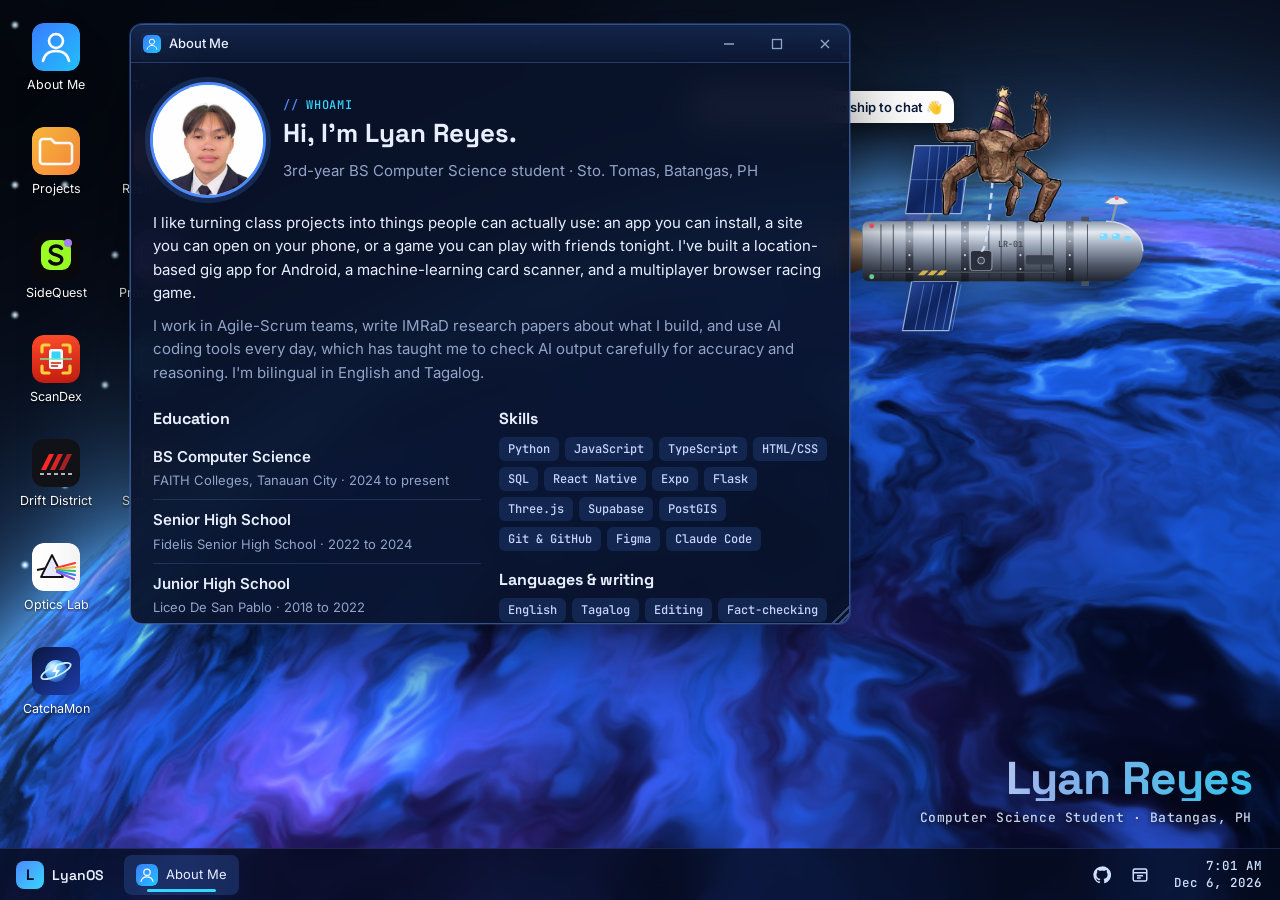
==== index.html @ 50ba93d9 "Rocky now uses the commissioned fan art, with hat Co-Authored-By: Claude Opus 5.5 <noreply@anthropic" ====
<!doctype html>
<html lang="en">
<head>
<meta charset="utf-8">
<meta name="viewport" content="width=device-width, initial-scale=1, viewport-fit=cover">
<title>LyanOS · Lyan Reyes Portfolio</title>
<meta name="description" content="Lyan Reyes, Computer Science student from Batangas, Philippines. An interactive desktop-style portfolio: open windows, try live project demos, use the terminal, and play a mini-game.">
<meta name="theme-color" content="#040a1a">
<meta property="og:title" content="LyanOS · Lyan Reyes Portfolio">
<meta property="og:description" content="An interactive desktop-style portfolio with live demos of my apps.">
<meta property="og:image" content="img/lyan.png">
<link rel="icon" href="img/lyan.png">
<link rel="preconnect" href="https://fonts.googleapis.com">
<link href="https://fonts.googleapis.com/css2?family=Space+Grotesk:wght@500;700&family=Inter:wght@400;500;600&family=JetBrains+Mono:wght@500&display=swap" rel="stylesheet">
<link rel="stylesheet" href="os.css?v=15">
</head>
<body>
<div id="boot"><div class="b"><div class="logo">L</div><p>Starting LyanOS…</p><div class="bar"><i></i></div></div></div>

<canvas id="wall" aria-hidden="true"></canvas>
<div class="wall-mark"><h1>Lyan Reyes</h1><p>Computer Science Student · Batangas, PH</p></div>

<div id="widget">
  <img src="img/lyan.png" alt="">
  <div><b>Lyan Reyes</b><small>CS Student · Batangas, PH</small><div class="wclock" id="wclock"></div></div>
</div>

<main id="desktop" aria-label="Desktop"></main>

<button id="astro" aria-label="Talk to Rocky">
  <span class="astro-bubble">Drag or tap me! Tap the ship to chat 👋</span>
  <svg class="astro-svg" viewBox="0 0 220 170" aria-hidden="true">
    <defs>
      <radialGradient id="glow" cx=".5" cy=".55" r=".5"><stop offset="0" stop-color="#7cc4ff" stop-opacity=".35"/><stop offset="1" stop-color="#7cc4ff" stop-opacity="0"/></radialGradient>
      <linearGradient id="hull" x1="0" y1="0" x2="0" y2="1"><stop offset="0" stop-color="#eef4ff"/><stop offset=".55" stop-color="#9fb3d6"/><stop offset="1" stop-color="#4b5d84"/></linearGradient>
      <linearGradient id="cock" x1="0" y1="0" x2="1" y2="1"><stop offset="0" stop-color="#bff0ff"/><stop offset=".5" stop-color="#38a6ff"/><stop offset="1" stop-color="#0b2a6b"/></linearGradient>
      <linearGradient id="thrust" x1="1" y1="0" x2="0" y2="0"><stop offset="0" stop-color="#e9fbff"/><stop offset=".35" stop-color="#38d6ff"/><stop offset="1" stop-color="#1f5eff" stop-opacity="0"/></linearGradient>
      <radialGradient id="stone" cx=".35" cy=".3" r=".85"><stop offset="0" stop-color="#cdbfae"/><stop offset=".55" stop-color="#8d7f6e"/><stop offset="1" stop-color="#4a4038"/></radialGradient>
      <radialGradient id="eye" cx=".4" cy=".35" r=".7"><stop offset="0" stop-color="#e9fbff"/><stop offset=".45" stop-color="#38d6ff"/><stop offset="1" stop-color="#1f5eff"/></radialGradient>
      <filter id="rockTex" x="-20%" y="-20%" width="140%" height="140%">
        <feTurbulence type="fractalNoise" baseFrequency="0.18" numOctaves="3" seed="7" result="n"/>
        <feColorMatrix in="n" type="matrix" values="0 0 0 0 0.25  0 0 0 0 0.2  0 0 0 0 0.16  0 0 0 1.5 -0.6" result="spots"/>
        <feComposite in="spots" in2="SourceAlpha" operator="in" result="spotsIn"/>
        <feTurbulence type="turbulence" baseFrequency="0.07 0.12" numOctaves="2" seed="3" result="t"/>
        <feDiffuseLighting in="t" surfaceScale="2.4" lighting-color="#fff" result="lit"><feDistantLight azimuth="225" elevation="50"/></feDiffuseLighting>
        <feComposite in="lit" in2="SourceAlpha" operator="in" result="litIn"/>
        <feBlend in="SourceGraphic" in2="litIn" mode="multiply" result="shaded"/>
        <feComposite in="spotsIn" in2="shaded" operator="over"/>
      </filter>
    </defs>
    <ellipse cx="110" cy="100" rx="105" ry="62" fill="url(#glow)"/>
    <g class="ship">
      <defs>
        <linearGradient id="metal" x1="0" y1="0" x2="0" y2="1"><stop offset="0" stop-color="#8e98a8"/><stop offset=".18" stop-color="#e3e9f1"/><stop offset=".42" stop-color="#9aa5b6"/><stop offset=".75" stop-color="#4a5262"/><stop offset="1" stop-color="#20252f"/></linearGradient>
        <linearGradient id="ring" x1="0" y1="0" x2="0" y2="1"><stop offset="0" stop-color="#5c6577"/><stop offset=".2" stop-color="#b9c2cf"/><stop offset=".6" stop-color="#3a4150"/><stop offset="1" stop-color="#15191f"/></linearGradient>
        <linearGradient id="nozzle" x1="0" y1="0" x2="0" y2="1"><stop offset="0" stop-color="#6b5a4a"/><stop offset=".3" stop-color="#c9a27a"/><stop offset=".7" stop-color="#5a4434"/><stop offset="1" stop-color="#241a12"/></linearGradient>
        <linearGradient id="solar" x1="0" y1="0" x2="1" y2="1"><stop offset="0" stop-color="#2b4fa8"/><stop offset=".5" stop-color="#0f2560"/><stop offset="1" stop-color="#1d3d8f"/></linearGradient>
        <linearGradient id="plume" x1="1" y1="0" x2="0" y2="0"><stop offset="0" stop-color="#ffffff"/><stop offset=".25" stop-color="#9fe9ff"/><stop offset=".6" stop-color="#3a7bff" stop-opacity=".6"/><stop offset="1" stop-color="#1f5eff" stop-opacity="0"/></linearGradient>
      </defs>
      <!-- engine plume -->
      <path class="thrust" d="M8 102 C-10 98 -38 104 -56 110 C-38 116 -10 122 8 118Z" fill="url(#plume)"/>
      <!-- solar array (far side, up) -->
      <path d="M66 92 l2 -6" stroke="#6b7486" stroke-width="2"/>
      <path d="M58 42 h36 l-6 44 h-36Z" fill="url(#solar)" stroke="#9fb3d6" stroke-width=".8"/>
      <path d="M55 64 h36" stroke="#7fb4ff" stroke-width=".5" opacity=".6"/><path d="M68 42 l-4 44" stroke="#7fb4ff" stroke-width=".5" opacity=".6"/><path d="M74 42 l-4 44" stroke="#7fb4ff" stroke-width=".5" opacity=".6"/><path d="M80 42 l-4 44" stroke="#7fb4ff" stroke-width=".5" opacity=".6"/><path d="M86 42 l-4 44" stroke="#7fb4ff" stroke-width=".5" opacity=".6"/><path d="M92 42 l-4 44" stroke="#7fb4ff" stroke-width=".5" opacity=".6"/>
      <!-- radiator (far side, down) -->
      <path d="M56 130 h30 l-6 32 h-30Z" fill="url(#solar)" stroke="#9fb3d6" stroke-width=".8"/><path d="M64 132 l-6 30" stroke="#7fb4ff" stroke-width=".5" opacity=".6"/><path d="M70 132 l-6 30" stroke="#7fb4ff" stroke-width=".5" opacity=".6"/><path d="M76 132 l-6 30" stroke="#7fb4ff" stroke-width=".5" opacity=".6"/><path d="M82 132 l-6 30" stroke="#7fb4ff" stroke-width=".5" opacity=".6"/><path d="M88 132 l-6 30" stroke="#7fb4ff" stroke-width=".5" opacity=".6"/>
      <!-- engine bell -->
      <path d="M24 98 L8 92 L8 128 L24 122Z" fill="url(#nozzle)"/>
      <path d="M8 92 L8 128" stroke="#ffb066" stroke-width="1.2" opacity=".7"/>
      <!-- main hull -->
      <rect x="24" y="91" width="150" height="39" rx="4" fill="url(#metal)"/>
      <path d="M36 93v36" stroke="#1b2029" stroke-width=".6" opacity=".7"/><path d="M44 93v36" stroke="#1b2029" stroke-width=".6" opacity=".7"/><path d="M70 93v36" stroke="#1b2029" stroke-width=".6" opacity=".7"/><path d="M78 93v36" stroke="#1b2029" stroke-width=".6" opacity=".7"/><path d="M106 93v36" stroke="#1b2029" stroke-width=".6" opacity=".7"/><path d="M114 93v36" stroke="#1b2029" stroke-width=".6" opacity=".7"/><path d="M140 93v36" stroke="#1b2029" stroke-width=".6" opacity=".7"/><path d="M148 93v36" stroke="#1b2029" stroke-width=".6" opacity=".7"/><path d="M170 93v36" stroke="#1b2029" stroke-width=".6" opacity=".7"/>
      <rect x="52" y="91" width="5" height="39" fill="url(#ring)"/><circle cx="54.5" cy="95" r=".7" fill="#c9d1dc"/><circle cx="54.5" cy="104" r=".7" fill="#c9d1dc"/><circle cx="54.5" cy="113" r=".7" fill="#c9d1dc"/><circle cx="54.5" cy="122" r=".7" fill="#c9d1dc"/><rect x="88" y="91" width="5" height="39" fill="url(#ring)"/><circle cx="90.5" cy="95" r=".7" fill="#c9d1dc"/><circle cx="90.5" cy="104" r=".7" fill="#c9d1dc"/><circle cx="90.5" cy="113" r=".7" fill="#c9d1dc"/><circle cx="90.5" cy="122" r=".7" fill="#c9d1dc"/><rect x="124" y="91" width="5" height="39" fill="url(#ring)"/><circle cx="126.5" cy="95" r=".7" fill="#c9d1dc"/><circle cx="126.5" cy="104" r=".7" fill="#c9d1dc"/><circle cx="126.5" cy="113" r=".7" fill="#c9d1dc"/><circle cx="126.5" cy="122" r=".7" fill="#c9d1dc"/><rect x="156" y="91" width="5" height="39" fill="url(#ring)"/><circle cx="158.5" cy="95" r=".7" fill="#c9d1dc"/><circle cx="158.5" cy="104" r=".7" fill="#c9d1dc"/><circle cx="158.5" cy="113" r=".7" fill="#c9d1dc"/><circle cx="158.5" cy="122" r=".7" fill="#c9d1dc"/>
      <!-- forward module + nose -->
      <path d="M172 91 h10 c14 0 24 9 24 19.5 c0 10.5 -10 19.5 -24 19.5 h-10Z" fill="url(#metal)"/>
      <path d="M182 91 c14 0 24 9 24 19.5" stroke="#f2f6fb" stroke-width="1" fill="none" opacity=".7"/>
      <g fill="#7fd8ff"><rect x="178" y="99" width="5" height="4" rx="1"/><rect x="186" y="99" width="5" height="4" rx="1"/><rect x="194" y="100.5" width="4" height="3.5" rx="1"/></g>
      <g fill="#ffffff" opacity=".55"><rect x="178.5" y="99.4" width="2" height="1.2"/><rect x="186.5" y="99.4" width="2" height="1.2"/></g>
      <!-- greebles: hatch, boxes, pipes, warning stripes -->
      <rect x="94" y="110" width="14" height="13" rx="2" fill="#2a303b" stroke="#8e98a8" stroke-width=".7"/>
      <circle cx="101" cy="116.5" r="2.2" fill="#3c4453" stroke="#aeb7c5" stroke-width=".6"/>
      <rect x="130" y="113" width="18" height="6" rx="1" fill="#39404d"/>
      <path d="M30 124 h120" stroke="#1b2029" stroke-width="1.6"/><path d="M30 124 h120" stroke="#6b7486" stroke-width=".6"/>
      <g opacity=".85"><path d="M60 126 l3 -3 h4 l-3 3Z M66 126 l3 -3 h4 l-3 3Z M72 126 l3 -3 h4 l-3 3Z" fill="#f2c94c"/></g>
      <text x="112" y="108" font-family="JetBrains Mono, monospace" font-size="5.5" font-weight="700" fill="#2a303b" opacity=".75">LR-01</text>
      <!-- dish antenna on the nose -->
      <path d="M186 91 l3 -12" stroke="#8e98a8" stroke-width="1.6"/>
      <path d="M181 79 q8 -8 16 0 q-8 3 -16 0Z" fill="#dfe6ef" stroke="#7d879a" stroke-width=".6"/>
      <circle cx="189" cy="76" r="1.2" fill="#ff5d73" class="beacon"/>
      <!-- RCS thruster quads -->
      <rect x="166" y="88" width="5" height="3" fill="#4a5262"/><rect x="166" y="130" width="5" height="3" fill="#4a5262"/>
      <!-- nav lights -->
      <circle cx="30" cy="94" r="1.6" fill="#ff5d73" class="beacon"/><circle cx="30" cy="127" r="1.6" fill="#7ef0b0" class="beacon2"/>
    </g>
    <path id="tether" d="" stroke="#d6e4ff" stroke-width="1.6" fill="none" stroke-dasharray="4 3" opacity="0"/>
    <g id="rk">
      <g class="rk-hop"><g id="rk-flip"><g class="rk-wob">
        <image href="img/rocky.png" x="66" y="3" width="88" height="89" preserveAspectRatio="xMidYMax meet"/>
      </g></g></g>
      <circle cx="110" cy="48" r="44" fill="transparent" class="rk-hit"/>
    </g>
  </svg>
</button>
<div id="windows"></div>

<nav id="startmenu" aria-label="Start menu"></nav>

<footer id="taskbar">
  <button class="start" id="startbtn" aria-label="Start menu" aria-expanded="false"><span class="logo">L</span><span class="lbl">LyanOS</span></button>
  <div id="tasks" role="list"></div>
  <div class="tray">
    <a href="https://github.com/lyanreyes" target="_blank" rel="noopener" title="GitHub" aria-label="GitHub"><svg viewBox="0 0 24 24" fill="currentColor"><path d="M12 .5a11.5 11.5 0 0 0-3.64 22.41c.58.1.79-.25.79-.56v-2c-3.2.7-3.88-1.37-3.88-1.37-.53-1.33-1.28-1.69-1.28-1.69-1.05-.71.08-.7.08-.7 1.16.08 1.77 1.19 1.77 1.19 1.03 1.77 2.71 1.26 3.37.96.1-.75.4-1.26.73-1.55-2.56-.29-5.25-1.28-5.25-5.69 0-1.26.45-2.29 1.19-3.1-.12-.29-.52-1.46.11-3.05 0 0 .97-.31 3.17 1.18a11 11 0 0 1 5.77 0c2.2-1.49 3.17-1.18 3.17-1.18.63 1.59.23 2.76.11 3.05.74.81 1.19 1.84 1.19 3.1 0 4.42-2.7 5.4-5.27 5.68.41.36.78 1.06.78 2.14v3.17c0 .31.21.67.8.56A11.5 11.5 0 0 0 12 .5Z"/></svg></a>
    <button id="simplebtn" title="Simple view" aria-label="Simple view"><svg viewBox="0 0 24 24" fill="none" stroke="currentColor" stroke-width="2"><rect x="3" y="4" width="18" height="16" rx="2"/><path d="M3 9h18M8 13h8M8 16h5"/></svg></button>
  </div>
  <div id="clock" aria-live="off"></div>
</footer>

<noscript><p style="position:fixed;inset:auto 0 70px;text-align:center;color:#fff">This portfolio needs JavaScript. <a href="classic.html">Open the simple version</a>.</p></noscript>
<script src="os.js?v=15"></script>
</body>
</html>
---- os.css ----
/* LyanOS: desktop-style portfolio (original design) */
:root{
  --bg:#040a1a; --glass:rgba(10,22,48,.78); --glass-strong:rgba(9,19,42,.94);
  --surface:#0d1a36; --surface-2:#12234a; --ink:#e8efff; --muted:#93a4c9; --line:rgba(120,160,255,.18);
  --accent:#4d8bff; --accent-2:#38d6ff; --accent-ink:#03102a; --danger:#ff5d73;
  --chip:#13264f; --chip-ink:#c4d6ff; --task-h:52px;
  --mono:"JetBrains Mono",ui-monospace,Consolas,monospace;
  --sans:Inter,system-ui,-apple-system,"Segoe UI",sans-serif;
  --display:"Space Grotesk",Inter,sans-serif;
}
*{box-sizing:border-box;margin:0;padding:0}
html,body{height:100%;overflow:hidden}
body{background:var(--bg);color:var(--ink);font:15px/1.55 var(--sans);-webkit-font-smoothing:antialiased;user-select:none;-webkit-user-select:none;touch-action:manipulation}
a{color:var(--accent-2)}
button{font:inherit;color:inherit;background:none;border:0;cursor:pointer}
img{display:block;max-width:100%}
.selectable,.win-body p,.win-body li,.term{user-select:text;-webkit-user-select:text}

/* wallpaper */
#wall{position:fixed;inset:0;width:100%;height:100%;display:block;background:radial-gradient(120% 90% at 70% 10%,#0e2a6b 0%,#061433 45%,#030817 100%)}
.wall-mark{position:fixed;right:28px;bottom:calc(var(--task-h) + 22px);text-align:right;pointer-events:none;opacity:.9}
.wall-mark h1{font:700 clamp(28px,4vw,46px)/1 var(--display);letter-spacing:-.02em;background:linear-gradient(100deg,#fff,#9cc2ff 40%,var(--accent-2));-webkit-background-clip:text;background-clip:text;color:transparent}
/* floating astronaut */
#astro{position:fixed;z-index:5;right:9%;top:9%;width:340px;height:262px;padding:0;cursor:pointer;animation:drift 16s ease-in-out infinite;filter:drop-shadow(0 12px 24px rgba(0,0,0,.6))}
#astro:focus-visible{outline:2px solid var(--accent-2);outline-offset:6px;border-radius:20px}
.astro-svg{width:100%;height:100%;overflow:visible;animation:tumble 9s ease-in-out infinite}
@keyframes flick{to{transform:scaleY(.8);opacity:.75}}
@keyframes look{0%,44%,48%,100%{transform:scaleY(1)}46%{transform:scaleY(.1)}}
.beacon{animation:blink 1.6s steps(2) infinite}
.astro-bubble{position:absolute;right:62%;top:4%;white-space:nowrap;background:#fff;color:#0b1b3a;font:600 13px var(--sans);padding:8px 12px;border-radius:14px 14px 4px 14px;box-shadow:0 8px 20px rgba(0,0,0,.4);animation:bubble 7s ease-in-out infinite}
#astro:hover .astro-bubble{opacity:1;transform:none;animation:none}
@keyframes drift{0%,100%{transform:translate(0,0)}25%{transform:translate(-30px,18px)}50%{transform:translate(-10px,36px)}75%{transform:translate(22px,14px)}}
@keyframes tumble{0%,100%{transform:rotate(-8deg)}50%{transform:rotate(10deg)}}
@keyframes wave{0%,60%,100%{transform:rotate(0)}15%{transform:rotate(-28deg)}30%{transform:rotate(10deg)}45%{transform:rotate(-22deg)}}
@keyframes blink{50%{opacity:.2}}
@keyframes bubble{0%,8%{opacity:0;transform:translateY(6px)}14%,70%{opacity:1;transform:none}78%,100%{opacity:0;transform:translateY(-4px)}}

/* astronaut chat */
.chat{display:flex;flex-direction:column;height:100%}
.chat-log{flex:1;overflow:auto;padding:16px;display:flex;flex-direction:column;gap:10px}
.msg{max-width:85%;padding:9px 13px;border-radius:14px;font-size:14px;line-height:1.5;user-select:text;-webkit-user-select:text}
.msg.bot{align-self:flex-start;background:var(--surface-2);border:1px solid var(--line);border-bottom-left-radius:4px}
.msg.me{align-self:flex-end;background:var(--accent);color:var(--accent-ink);border-bottom-right-radius:4px;font-weight:500}
.msg a{color:var(--accent-2)}
.msg.typing{color:var(--muted);font-style:italic}
.chat-chips{display:flex;gap:6px;padding:0 12px 10px;overflow-x:auto;scrollbar-width:none}
.chat-chips button{flex:none;font-size:12.5px;padding:6px 11px;border-radius:999px;background:var(--chip);color:var(--chip-ink);border:1px solid var(--line)}
.chat-chips button:hover{border-color:var(--accent)}
.chat-in{display:flex;gap:8px;padding:10px 12px;border-top:1px solid var(--line)}
.chat-in input{flex:1;min-width:0;background:rgba(0,0,0,.3);border:1px solid var(--line);border-radius:999px;padding:9px 14px;color:var(--ink);font:inherit;font-size:14px;outline:none}
.chat-in input:focus{border-color:var(--accent)}
.chat-in button{padding:0 16px;border-radius:999px;background:var(--accent);color:var(--accent-ink);font-weight:600}
.chat-head{display:flex;align-items:center;gap:10px;padding:10px 14px;border-bottom:1px solid var(--line);font-size:12.5px;color:var(--muted)}
.chat-head i{width:8px;height:8px;border-radius:50%;background:#7ef0b0;box-shadow:0 0 8px #7ef0b0}

.wall-mark p{font:500 13px var(--mono);color:#d8e6ff;margin-top:8px;letter-spacing:.04em;text-shadow:0 1px 6px #000}
.wall-mark{filter:drop-shadow(0 2px 14px rgba(0,0,0,.85))}
.icon span{text-shadow:0 1px 4px #000,0 0 10px rgba(0,0,0,.8)}

/* desktop icons */
#desktop{position:fixed;inset:0 0 var(--task-h) 0;padding:14px 10px;display:grid;grid-auto-flow:column;grid-template-rows:repeat(auto-fill,100px);grid-auto-columns:96px;gap:4px 6px;align-content:start}
.icon{width:92px;height:96px;display:flex;flex-direction:column;align-items:center;gap:6px;padding:8px 4px 4px;border-radius:10px;border:1px solid transparent;text-align:center;color:#fff}
.icon:hover{background:rgba(120,170,255,.12);border-color:rgba(120,170,255,.22)}
.icon:focus-visible,.icon.sel{background:rgba(77,139,255,.26);border-color:rgba(140,185,255,.55);outline:none}
.icon .ic{width:48px;height:48px;flex:none}
.icon span{font-size:12.5px;line-height:1.2;text-shadow:0 1px 3px rgba(0,0,0,.9);display:-webkit-box;-webkit-line-clamp:2;-webkit-box-orient:vertical;overflow:hidden}
.ic{display:grid;place-items:center;border-radius:12px;overflow:hidden;position:relative}
.ic svg{width:100%;height:100%}
.ic img{width:100%;height:100%;object-fit:cover}
.ic.thumb{border:2px solid rgba(255,255,255,.85);box-shadow:0 4px 12px rgba(0,0,0,.45)}

/* widget (mobile home only) */
#widget{display:none}

/* windows */
.win{position:absolute;display:flex;flex-direction:column;min-width:300px;min-height:200px;background:var(--glass-strong);border:1px solid var(--line);border-radius:12px;box-shadow:0 30px 80px -20px rgba(0,0,0,.75),0 0 0 1px rgba(0,0,0,.4);overflow:hidden;backdrop-filter:blur(18px);-webkit-backdrop-filter:blur(18px);animation:pop .16s ease-out}
.win.focused{border-color:rgba(110,160,255,.45);box-shadow:0 30px 90px -20px rgba(0,0,0,.8),0 0 0 1px rgba(77,139,255,.35)}
.win.min{display:none}
.win.max{left:0!important;top:0!important;width:100%!important;height:calc(100% - var(--task-h))!important;border-radius:0}
@keyframes pop{from{transform:scale(.96);opacity:0}to{transform:none;opacity:1}}
.titlebar{height:38px;flex:none;display:flex;align-items:center;gap:8px;padding:0 4px 0 12px;background:linear-gradient(180deg,rgba(77,139,255,.16),rgba(77,139,255,.04));border-bottom:1px solid var(--line);cursor:grab;touch-action:none}
.titlebar:active{cursor:grabbing}
.titlebar .ic{width:18px;height:18px;border-radius:5px}
.titlebar .t{flex:1;font-size:13px;font-weight:500;white-space:nowrap;overflow:hidden;text-overflow:ellipsis}
.wbtn{width:40px;height:30px;border-radius:6px;display:grid;place-items:center;color:var(--muted)}
.wbtn:hover{background:rgba(255,255,255,.08);color:#fff}
.wbtn.x:hover{background:var(--danger);color:#fff}
.wbtn svg{width:12px;height:12px}
.win-body{flex:1;overflow:auto;position:relative;user-select:text;-webkit-user-select:text}
.win-body.flush{overflow:hidden;display:flex;flex-direction:column}
.grip{position:absolute;right:0;bottom:0;width:18px;height:18px;cursor:nwse-resize;touch-action:none;background:linear-gradient(135deg,transparent 50%,rgba(140,180,255,.35) 50% 60%,transparent 60% 70%,rgba(140,180,255,.35) 70% 80%,transparent 80%)}
.win.max .grip{display:none}

/* taskbar */
#taskbar{position:fixed;left:0;right:0;bottom:0;height:var(--task-h);display:flex;align-items:center;gap:6px;padding:0 8px;background:rgba(5,12,30,.82);border-top:1px solid var(--line);backdrop-filter:blur(20px);-webkit-backdrop-filter:blur(20px);z-index:9000}
.start{height:40px;padding:0 14px 0 8px;display:flex;align-items:center;gap:8px;border-radius:8px;font:600 14px var(--display)}
.start:hover,.start.on{background:rgba(77,139,255,.2)}
.start .logo{width:28px;height:28px;border-radius:8px;display:grid;place-items:center;background:linear-gradient(135deg,var(--accent),var(--accent-2));color:var(--accent-ink);font:700 15px var(--display)}
#tasks{flex:1;display:flex;gap:4px;overflow-x:auto;scrollbar-width:none}
#tasks::-webkit-scrollbar{display:none}
.task{height:40px;max-width:190px;min-width:44px;display:flex;align-items:center;gap:8px;padding:0 12px;border-radius:8px;font-size:13px;position:relative;flex:none}
.task:hover{background:rgba(255,255,255,.07)}
.task.active{background:rgba(77,139,255,.2)}
.task::after{content:"";position:absolute;left:30%;right:30%;bottom:3px;height:3px;border-radius:2px;background:var(--muted)}
.task.active::after{background:var(--accent-2);left:20%;right:20%}
.task .ic{width:22px;height:22px;border-radius:6px}
.task span{white-space:nowrap;overflow:hidden;text-overflow:ellipsis}
#clock{font:500 12.5px var(--mono);text-align:right;line-height:1.3;padding:0 10px;color:#cfe0ff;flex:none}
.tray{display:flex;gap:2px}
.tray a,.tray button{width:36px;height:36px;display:grid;place-items:center;border-radius:8px;color:#cfe0ff}
.tray a:hover,.tray button:hover{background:rgba(255,255,255,.08)}
.tray svg{width:18px;height:18px}

/* start menu */
#startmenu{position:fixed;left:8px;bottom:calc(var(--task-h) + 8px);width:min(380px,calc(100vw - 16px));background:var(--glass-strong);border:1px solid var(--line);border-radius:14px;box-shadow:0 30px 80px -20px rgba(0,0,0,.8);backdrop-filter:blur(20px);-webkit-backdrop-filter:blur(20px);z-index:9100;padding:16px;display:none;animation:pop .14s ease-out}
#startmenu.open{display:block}
.sm-head{display:flex;gap:12px;align-items:center;padding-bottom:14px;border-bottom:1px solid var(--line)}
.sm-head img{width:52px;height:52px;border-radius:50%;object-fit:cover;background:#fff;box-shadow:0 0 0 2px var(--accent)}
.sm-head b{font:700 17px var(--display);display:block}
.sm-head small{color:var(--muted);font-size:12.5px}
.sm-grid{display:grid;grid-template-columns:repeat(3,1fr);gap:4px;margin:12px 0}
.sm-grid button,.sm-grid a{display:flex;flex-direction:column;align-items:center;gap:6px;padding:10px 4px;border-radius:10px;font-size:12px;text-align:center;color:var(--ink);text-decoration:none}
.sm-grid button:hover,.sm-grid a:hover{background:rgba(77,139,255,.16)}
.sm-grid .ic{width:38px;height:38px;border-radius:10px}
.sm-foot{display:flex;justify-content:space-between;gap:8px;border-top:1px solid var(--line);padding-top:12px;font-size:12.5px}
.sm-foot a{color:var(--muted);text-decoration:none}
.sm-foot a:hover{color:#fff}

/* shared content styles */
.pad{padding:22px}
.eyebrow{font:500 12px var(--mono);letter-spacing:.06em;text-transform:uppercase;color:var(--accent-2)}
.eyebrow::before{content:"// ";color:var(--accent)}
h2.h{font:700 26px/1.15 var(--display);margin:6px 0 10px}
h3.h{font:700 16px var(--display);margin:18px 0 8px}
.muted{color:var(--muted)}
.chips{display:flex;flex-wrap:wrap;gap:6px}
.chips span{font:500 12px var(--mono);padding:4px 9px;border-radius:6px;background:var(--chip);color:var(--chip-ink)}
.btns{display:flex;flex-wrap:wrap;gap:8px;margin-top:16px}
.btn{display:inline-flex;align-items:center;gap:7px;padding:9px 14px;border-radius:9px;font-weight:600;font-size:13.5px;text-decoration:none;border:1px solid var(--line);background:var(--surface-2);color:var(--ink)}
.btn:hover{border-color:var(--accent)}
.btn.primary{background:var(--accent);border-color:var(--accent);color:var(--accent-ink)}
.btn.primary:hover{background:#6a9eff}
ul.b{margin:8px 0 0 18px;color:var(--muted)}
ul.b li{margin:3px 0}
ul.b b{color:var(--ink);font-weight:600}

/* about */
.about-top{display:flex;gap:20px;align-items:center;flex-wrap:wrap}
.about-top img{width:110px;height:110px;border-radius:50%;object-fit:cover;background:#fff;box-shadow:0 0 0 3px var(--accent),0 0 0 8px rgba(77,139,255,.2)}
.tl{list-style:none}
.tl li{padding:8px 0;border-bottom:1px solid var(--line)}
.tl li:last-child{border:0}
.tl b{display:block;font-weight:600}
.tl span{color:var(--muted);font-size:13px}
.cols{display:grid;grid-template-columns:1fr 1fr;gap:18px}

/* explorer */
.explorer{display:flex;height:100%}
.ex-side{width:170px;flex:none;border-right:1px solid var(--line);padding:12px 8px;background:rgba(0,0,0,.15)}
.ex-side button{width:100%;display:flex;align-items:center;gap:8px;padding:7px 10px;border-radius:7px;font-size:13px;text-align:left}
.ex-side button:hover,.ex-side button.on{background:rgba(77,139,255,.18)}
.ex-side .ic{width:20px;height:20px;border-radius:5px}
.ex-main{flex:1;display:flex;flex-direction:column;min-width:0}
.ex-bar{display:flex;align-items:center;gap:8px;padding:8px 12px;border-bottom:1px solid var(--line);font:12.5px var(--mono);color:var(--muted)}
.ex-bar .path{flex:1;background:rgba(0,0,0,.25);border:1px solid var(--line);border-radius:6px;padding:5px 10px;white-space:nowrap;overflow:hidden;text-overflow:ellipsis}
.ex-grid{flex:1;overflow:auto;padding:14px;display:grid;grid-template-columns:repeat(auto-fill,minmax(150px,1fr));gap:12px;align-content:start}
.ex-item{display:flex;flex-direction:column;gap:8px;padding:8px;border-radius:10px;border:1px solid transparent;text-align:left}
.ex-item:hover{background:rgba(77,139,255,.12);border-color:var(--line)}
.ex-item .th{aspect-ratio:16/10;border-radius:8px;overflow:hidden;border:1px solid var(--line);background:#081129}
.ex-item .th img{width:100%;height:100%;object-fit:cover;object-position:top}
.ex-item b{font-size:13.5px;font-weight:600}
.ex-item small{color:var(--muted);font-size:12px;margin-top:-6px}
.ex-status{padding:6px 12px;border-top:1px solid var(--line);font:12px var(--mono);color:var(--muted)}

/* project */
.shot{border-radius:10px;overflow:hidden;border:1px solid var(--line);background:#081129;aspect-ratio:16/9}
.shot img{width:100%;height:100%;object-fit:cover;object-position:top}
.shot.phones{display:flex;gap:10px;justify-content:center;align-items:center;padding:14px;background:#05070d}
.shot.phones img{height:100%;width:auto;max-width:31%;object-fit:contain;border-radius:10px}

/* browser */
.br-bar{display:flex;align-items:center;gap:6px;padding:7px 8px;border-bottom:1px solid var(--line);background:rgba(0,0,0,.2)}
.br-bar .url{flex:1;min-width:0;font:12.5px var(--mono);background:rgba(0,0,0,.35);border:1px solid var(--line);border-radius:999px;padding:6px 12px;color:#cfe0ff;white-space:nowrap;overflow:hidden;text-overflow:ellipsis}
.br-bar button,.br-bar a{width:32px;height:30px;border-radius:7px;display:grid;place-items:center;color:var(--muted);flex:none}
.br-bar button:hover,.br-bar a:hover{background:rgba(255,255,255,.08);color:#fff}
.br-bar svg{width:16px;height:16px}
.frame{flex:1;width:100%;border:0;background:#fff}

/* terminal */
.term{height:100%;overflow:auto;padding:14px;font:13.5px/1.55 var(--mono);color:#cfe0ff;background:rgba(2,6,18,.6)}
.term .p{color:var(--accent-2)}
.term .k{color:#9cc2ff}
.term .ok{color:#7ef0b0}
.term .err{color:var(--danger)}
.term pre{white-space:pre-wrap;font:inherit}
.term-in{display:flex;gap:8px}
.term-in input{flex:1;background:none;border:0;outline:none;color:#fff;font:inherit;caret-color:var(--accent-2)}

/* resume */
.pdf{flex:1;width:100%;border:0;background:#525659}
.pdf-fallback{padding:30px;text-align:center}

/* catch game */
.game{position:relative;flex:1;min-height:0;touch-action:none;cursor:crosshair;background:#0a1f45}
.game canvas{position:absolute;inset:0;width:100%;height:100%;display:block}
.game-hud{position:absolute;left:12px;right:12px;top:10px;display:flex;justify-content:space-between;align-items:center;pointer-events:none;font:600 13px var(--mono);text-shadow:0 1px 3px #000}
.game-hud .pill{background:rgba(3,10,30,.65);border:1px solid var(--line);border-radius:999px;padding:5px 12px;pointer-events:auto}
.game-msg{position:absolute;left:50%;top:22%;transform:translateX(-50%);font:700 22px var(--display);text-align:center;text-shadow:0 2px 10px #000;pointer-events:none;transition:opacity .3s;white-space:nowrap}

/* boot */
#boot{position:fixed;inset:0;z-index:99999;background:#020611;display:grid;place-items:center;transition:opacity .45s}
#boot.done{opacity:0;pointer-events:none}
#boot .b{text-align:center}
#boot .logo{width:64px;height:64px;margin:0 auto 18px;border-radius:16px;display:grid;place-items:center;background:linear-gradient(135deg,var(--accent),var(--accent-2));color:var(--accent-ink);font:700 32px var(--display);box-shadow:0 0 50px rgba(77,139,255,.5)}
#boot .bar{width:180px;height:4px;border-radius:2px;background:#0f1d3d;overflow:hidden;margin:16px auto 0}
#boot .bar i{display:block;height:100%;width:40%;background:linear-gradient(90deg,var(--accent),var(--accent-2));animation:load 1s ease-in-out infinite}
#boot p{font:500 12.5px var(--mono);color:var(--muted)}
@keyframes load{from{transform:translateX(-100%)}to{transform:translateX(260%)}}

/* ============ MOBILE: phone-style home screen ============ */
@media (max-width:760px){
  :root{--task-h:64px}
  .wall-mark{display:none}
  #astro{top:auto;right:4px;bottom:calc(var(--task-h) + 10px);width:230px;height:178px}
  .astro-bubble{font-size:12px;padding:6px 10px}
  #widget{display:flex;position:fixed;left:16px;right:16px;top:max(16px,env(safe-area-inset-top));gap:14px;align-items:center;padding:16px;border-radius:20px;background:rgba(9,20,46,.62);border:1px solid var(--line);backdrop-filter:blur(16px);-webkit-backdrop-filter:blur(16px)}
  #widget img{width:64px;height:64px;border-radius:50%;object-fit:cover;background:#fff;box-shadow:0 0 0 2px var(--accent);flex:none}
  #widget b{font:700 19px var(--display);display:block;line-height:1.2}
  #widget small{color:#a9c1f2;font-size:12.5px;display:block}
  #widget .wclock{font:700 15px var(--mono);color:var(--accent-2);margin-top:4px}
  #desktop{inset:auto 0 var(--task-h) 0;top:calc(max(16px,env(safe-area-inset-top)) + 116px);grid-auto-flow:row;grid-template-columns:repeat(4,1fr);grid-template-rows:none;grid-auto-rows:96px;grid-auto-columns:auto;padding:8px 10px;gap:6px 0;overflow-y:auto}
  .icon{width:auto;height:96px}
  .icon .ic{width:56px;height:56px;border-radius:15px}
  .icon:hover{background:none;border-color:transparent}
  .win{left:0!important;top:0!important;width:100%!important;height:calc(100% - var(--task-h))!important;border-radius:0;border:0;min-width:0;animation:slideup .2s ease-out}
  @keyframes slideup{from{transform:translateY(30px);opacity:0}to{transform:none;opacity:1}}
  .titlebar{height:48px;cursor:default}
  .wbtn.mx,.wbtn.mn,.grip{display:none}
  .wbtn.x{width:44px;height:40px}
  #taskbar{padding:0 6px env(safe-area-inset-bottom)}
  .start span.lbl{display:none}
  #clock{display:none}
  .tray{display:none}
  .task span{display:none}
  .task{padding:0 10px}
  .cols{grid-template-columns:1fr}
  .ex-side{display:none}
  .pad{padding:18px}
  h2.h{font-size:23px}
}
@media (prefers-reduced-motion:reduce){*{animation:none!important;transition:none!important}}
.msg.bot{font-family:var(--mono);font-size:13px}
.msg.bot .robo{color:var(--accent-2);font-weight:500;letter-spacing:.06em}
.msg.typing .dots{animation:blink 1s steps(2) infinite}
.chat-head .voice{font-size:16px;width:32px;height:28px;border-radius:7px}
.chat-head .voice:hover{background:rgba(255,255,255,.08)}

/* Rocky on his ship: idle behaviours driven by os.js */
#rk{cursor:grab;touch-action:none}
#astro.held #rk{cursor:grabbing}
#astro.held,#astro.held .astro-svg{animation-play-state:paused}
.ship{cursor:pointer}
#astro.spinning .rk-hop{animation:spin .7s ease-in-out}
.rk-hop{transform-box:fill-box;transform-origin:center}
@keyframes spin{to{transform:rotate(360deg)}}
#rk-flip{transform-box:view-box;transform-origin:110px 56px;transition:transform .25s}
#astro.face-left #rk-flip{transform:scaleX(-1)}
.lg{transform-box:view-box}
#astro.walking .lg1,#astro.walking .lg3{animation:stepA .2s ease-in-out infinite alternate}
#astro.walking .lg2,#astro.walking .lg4{animation:stepB .2s ease-in-out infinite alternate}
#astro.walking .rk-body{animation:bob .2s ease-in-out infinite alternate}
#astro.waving .lg4{animation:legwave .4s ease-in-out 6 alternate}
#astro.hopping .rk-hop{animation:hop .6s ease-out}
#astro.looking .rk-eyes{animation:look2 1.6s ease-in-out}
.rk-eyes{transform-box:fill-box;transform-origin:center;animation:blink2 4.5s infinite}
.thrust{transform-box:fill-box;transform-origin:right center;animation:flick2 .12s ease-in-out infinite alternate}
@keyframes stepA{from{transform:rotate(-16deg)}to{transform:rotate(14deg)}}
@keyframes stepB{from{transform:rotate(14deg)}to{transform:rotate(-16deg)}}
@keyframes bob{from{transform:translateY(0)}to{transform:translateY(-1.8px)}}
@keyframes legwave{from{transform:rotate(0)}to{transform:rotate(-75deg)}}
@keyframes hop{0%,100%{transform:translateY(0)}40%{transform:translateY(-18px)}75%{transform:translateY(-3px)}}
@keyframes look2{0%,100%{transform:translateX(0)}25%,45%{transform:translateX(-2px)}60%,85%{transform:translateX(2px)}}
@keyframes blink2{0%,46%,50%,100%{transform:scaleY(1)}48%{transform:scaleY(.1)}}
@keyframes flick2{to{transform:scaleX(.78);opacity:.8}}

.beacon2{animation:blink 1.6s steps(2) infinite .8s}

/* fan-art Rocky: whole-body motions */
.rk-wob{transform-box:view-box;transform-origin:110px 90px}
#astro.walking .rk-wob{animation:scuttle .28s ease-in-out infinite alternate}
#astro.waving .rk-wob{animation:shimmy .3s ease-in-out 8 alternate}
#astro.looking .rk-wob{animation:peer 1.6s ease-in-out}
.rk-wob{animation:breathe 3.2s ease-in-out infinite}
@keyframes scuttle{from{transform:rotate(-5deg) translateY(0)}to{transform:rotate(5deg) translateY(-2.5px)}}
@keyframes shimmy{from{transform:rotate(-10deg) scale(1.02)}to{transform:rotate(10deg) scale(1.02)}}
@keyframes peer{0%,100%{transform:rotate(0)}30%,45%{transform:rotate(-8deg) translateX(-2px)}65%,80%{transform:rotate(8deg) translateX(2px)}}
@keyframes breathe{0%,100%{transform:scale(1,1)}50%{transform:scale(1.02,.98)}}
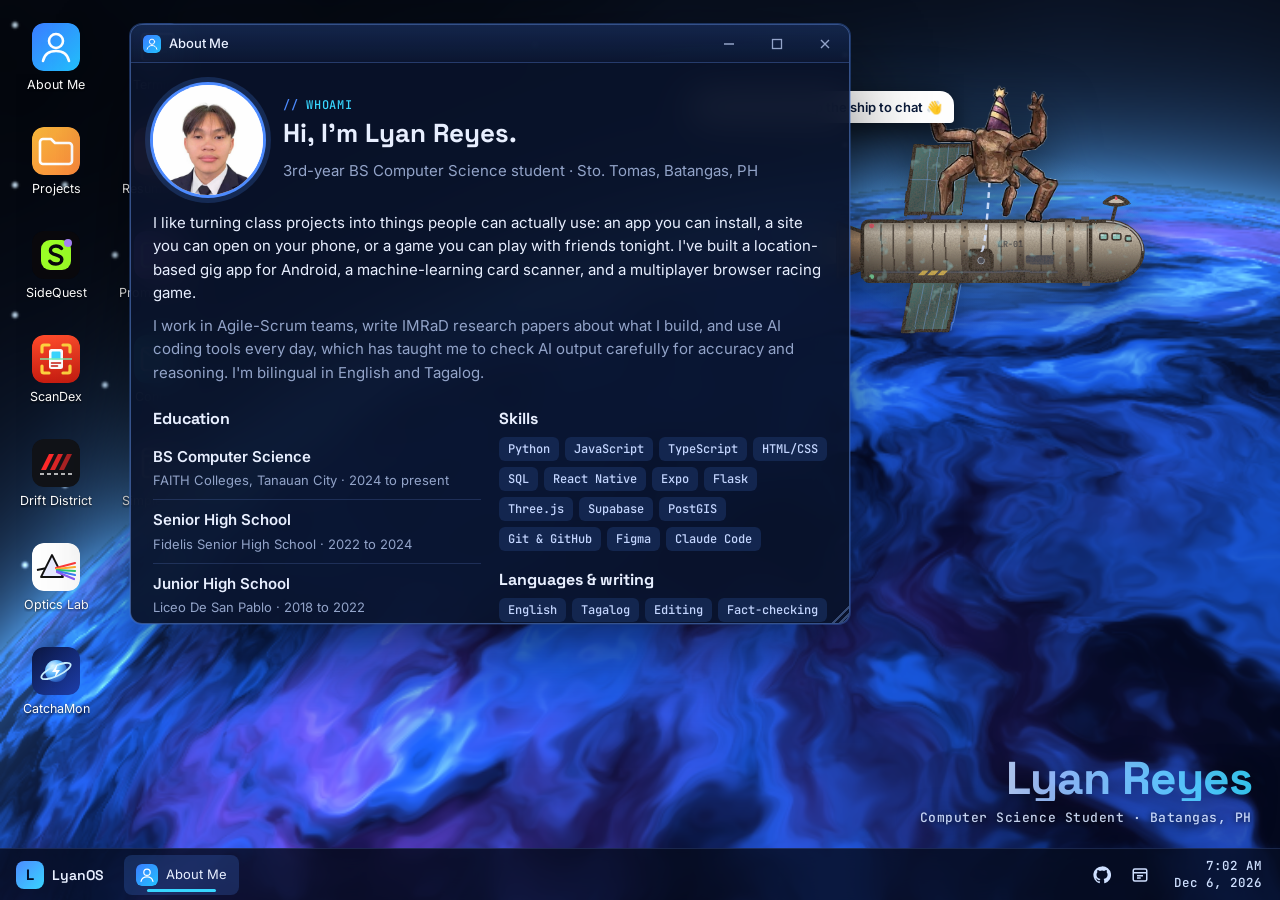
==== commit 50e9afa4: "Ship restyled to match Rocky's hand-drawn art Co-Authored-By: Claude Opus 5.5 <noreply@anthropic.com" ====
--- a/index.html
+++ b/index.html
@@ -12,7 +12,7 @@
 <link rel="icon" href="img/lyan.png">
 <link rel="preconnect" href="https://fonts.googleapis.com">
 <link href="https://fonts.googleapis.com/css2?family=Space+Grotesk:wght@500;700&family=Inter:wght@400;500;600&family=JetBrains+Mono:wght@500&display=swap" rel="stylesheet">
-<link rel="stylesheet" href="os.css?v=15">
+<link rel="stylesheet" href="os.css?v=16">
 </head>
 <body>
 <div id="boot"><div class="b"><div class="logo">L</div><p>Starting LyanOS…</p><div class="bar"><i></i></div></div></div>
@@ -51,47 +51,60 @@
     <ellipse cx="110" cy="100" rx="105" ry="62" fill="url(#glow)"/>
     <g class="ship">
       <defs>
-        <linearGradient id="metal" x1="0" y1="0" x2="0" y2="1"><stop offset="0" stop-color="#8e98a8"/><stop offset=".18" stop-color="#e3e9f1"/><stop offset=".42" stop-color="#9aa5b6"/><stop offset=".75" stop-color="#4a5262"/><stop offset="1" stop-color="#20252f"/></linearGradient>
-        <linearGradient id="ring" x1="0" y1="0" x2="0" y2="1"><stop offset="0" stop-color="#5c6577"/><stop offset=".2" stop-color="#b9c2cf"/><stop offset=".6" stop-color="#3a4150"/><stop offset="1" stop-color="#15191f"/></linearGradient>
+        <linearGradient id="metal" x1="0" y1="0" x2="0" y2="1"><stop offset="0" stop-color="#8d8577"/><stop offset=".18" stop-color="#d9cfbf"/><stop offset=".45" stop-color="#a39886"/><stop offset=".78" stop-color="#5e564b"/><stop offset="1" stop-color="#2e2923"/></linearGradient>
+        <linearGradient id="ring" x1="0" y1="0" x2="0" y2="1"><stop offset="0" stop-color="#6b5f50"/><stop offset=".2" stop-color="#b8a78f"/><stop offset=".6" stop-color="#4a4037"/><stop offset="1" stop-color="#1f1a16"/></linearGradient>
         <linearGradient id="nozzle" x1="0" y1="0" x2="0" y2="1"><stop offset="0" stop-color="#6b5a4a"/><stop offset=".3" stop-color="#c9a27a"/><stop offset=".7" stop-color="#5a4434"/><stop offset="1" stop-color="#241a12"/></linearGradient>
-        <linearGradient id="solar" x1="0" y1="0" x2="1" y2="1"><stop offset="0" stop-color="#2b4fa8"/><stop offset=".5" stop-color="#0f2560"/><stop offset="1" stop-color="#1d3d8f"/></linearGradient>
+        <linearGradient id="solar" x1="0" y1="0" x2="1" y2="1"><stop offset="0" stop-color="#4f8a86"/><stop offset=".5" stop-color="#2b4f4f"/><stop offset="1" stop-color="#3f716d"/></linearGradient>
         <linearGradient id="plume" x1="1" y1="0" x2="0" y2="0"><stop offset="0" stop-color="#ffffff"/><stop offset=".25" stop-color="#9fe9ff"/><stop offset=".6" stop-color="#3a7bff" stop-opacity=".6"/><stop offset="1" stop-color="#1f5eff" stop-opacity="0"/></linearGradient>
+        <filter id="paint" x="-10%" y="-10%" width="120%" height="120%">
+          <feTurbulence type="fractalNoise" baseFrequency="0.9" numOctaves="2" seed="4" result="grain"/>
+          <feTurbulence type="fractalNoise" baseFrequency="0.035" numOctaves="2" seed="9" result="wob"/>
+          <feDisplacementMap in="SourceGraphic" in2="wob" scale="2.2" xChannelSelector="R" yChannelSelector="G" result="wobbled"/>
+          <feColorMatrix in="grain" type="matrix" values="0 0 0 0 0.18  0 0 0 0 0.14  0 0 0 0 0.11  0 0 0 0.55 0" result="g2"/>
+          <feComposite in="g2" in2="wobbled" operator="in" result="gIn"/>
+          <feTurbulence type="fractalNoise" baseFrequency="0.12" numOctaves="3" seed="2" result="blot"/>
+          <feColorMatrix in="blot" type="matrix" values="0 0 0 0 0.3  0 0 0 0 0.55  0 0 0 0 0.55  0 0 0 2.2 -1.45" result="teal"/>
+          <feComposite in="teal" in2="wobbled" operator="in" result="tIn"/>
+          <feMerge><feMergeNode in="wobbled"/><feMergeNode in="gIn"/><feMergeNode in="tIn"/></feMerge>
+        </filter>
       </defs>
       <!-- engine plume -->
       <path class="thrust" d="M8 102 C-10 98 -38 104 -56 110 C-38 116 -10 122 8 118Z" fill="url(#plume)"/>
+      <g filter="url(#paint)">
       <!-- solar array (far side, up) -->
-      <path d="M66 92 l2 -6" stroke="#6b7486" stroke-width="2"/>
-      <path d="M58 42 h36 l-6 44 h-36Z" fill="url(#solar)" stroke="#9fb3d6" stroke-width=".8"/>
+      <path d="M66 92 l2 -6" stroke="#1a1410" stroke-width="2.4"/>
+      <path d="M58 42 h36 l-6 44 h-36Z" fill="url(#solar)" stroke="#1a1410" stroke-width="2.2" stroke-linejoin="round"/>
       <path d="M55 64 h36" stroke="#7fb4ff" stroke-width=".5" opacity=".6"/><path d="M68 42 l-4 44" stroke="#7fb4ff" stroke-width=".5" opacity=".6"/><path d="M74 42 l-4 44" stroke="#7fb4ff" stroke-width=".5" opacity=".6"/><path d="M80 42 l-4 44" stroke="#7fb4ff" stroke-width=".5" opacity=".6"/><path d="M86 42 l-4 44" stroke="#7fb4ff" stroke-width=".5" opacity=".6"/><path d="M92 42 l-4 44" stroke="#7fb4ff" stroke-width=".5" opacity=".6"/>
       <!-- radiator (far side, down) -->
-      <path d="M56 130 h30 l-6 32 h-30Z" fill="url(#solar)" stroke="#9fb3d6" stroke-width=".8"/><path d="M64 132 l-6 30" stroke="#7fb4ff" stroke-width=".5" opacity=".6"/><path d="M70 132 l-6 30" stroke="#7fb4ff" stroke-width=".5" opacity=".6"/><path d="M76 132 l-6 30" stroke="#7fb4ff" stroke-width=".5" opacity=".6"/><path d="M82 132 l-6 30" stroke="#7fb4ff" stroke-width=".5" opacity=".6"/><path d="M88 132 l-6 30" stroke="#7fb4ff" stroke-width=".5" opacity=".6"/>
+      <path d="M56 130 h30 l-6 32 h-30Z" fill="url(#solar)" stroke="#1a1410" stroke-width="2.2" stroke-linejoin="round"/><path d="M64 132 l-6 30" stroke="#7fb4ff" stroke-width=".5" opacity=".6"/><path d="M70 132 l-6 30" stroke="#7fb4ff" stroke-width=".5" opacity=".6"/><path d="M76 132 l-6 30" stroke="#7fb4ff" stroke-width=".5" opacity=".6"/><path d="M82 132 l-6 30" stroke="#7fb4ff" stroke-width=".5" opacity=".6"/><path d="M88 132 l-6 30" stroke="#7fb4ff" stroke-width=".5" opacity=".6"/>
       <!-- engine bell -->
-      <path d="M24 98 L8 92 L8 128 L24 122Z" fill="url(#nozzle)"/>
+      <path d="M24 98 L8 92 L8 128 L24 122Z" fill="url(#nozzle)" stroke="#1a1410" stroke-width="2.2" stroke-linejoin="round"/>
       <path d="M8 92 L8 128" stroke="#ffb066" stroke-width="1.2" opacity=".7"/>
       <!-- main hull -->
-      <rect x="24" y="91" width="150" height="39" rx="4" fill="url(#metal)"/>
-      <path d="M36 93v36" stroke="#1b2029" stroke-width=".6" opacity=".7"/><path d="M44 93v36" stroke="#1b2029" stroke-width=".6" opacity=".7"/><path d="M70 93v36" stroke="#1b2029" stroke-width=".6" opacity=".7"/><path d="M78 93v36" stroke="#1b2029" stroke-width=".6" opacity=".7"/><path d="M106 93v36" stroke="#1b2029" stroke-width=".6" opacity=".7"/><path d="M114 93v36" stroke="#1b2029" stroke-width=".6" opacity=".7"/><path d="M140 93v36" stroke="#1b2029" stroke-width=".6" opacity=".7"/><path d="M148 93v36" stroke="#1b2029" stroke-width=".6" opacity=".7"/><path d="M170 93v36" stroke="#1b2029" stroke-width=".6" opacity=".7"/>
-      <rect x="52" y="91" width="5" height="39" fill="url(#ring)"/><circle cx="54.5" cy="95" r=".7" fill="#c9d1dc"/><circle cx="54.5" cy="104" r=".7" fill="#c9d1dc"/><circle cx="54.5" cy="113" r=".7" fill="#c9d1dc"/><circle cx="54.5" cy="122" r=".7" fill="#c9d1dc"/><rect x="88" y="91" width="5" height="39" fill="url(#ring)"/><circle cx="90.5" cy="95" r=".7" fill="#c9d1dc"/><circle cx="90.5" cy="104" r=".7" fill="#c9d1dc"/><circle cx="90.5" cy="113" r=".7" fill="#c9d1dc"/><circle cx="90.5" cy="122" r=".7" fill="#c9d1dc"/><rect x="124" y="91" width="5" height="39" fill="url(#ring)"/><circle cx="126.5" cy="95" r=".7" fill="#c9d1dc"/><circle cx="126.5" cy="104" r=".7" fill="#c9d1dc"/><circle cx="126.5" cy="113" r=".7" fill="#c9d1dc"/><circle cx="126.5" cy="122" r=".7" fill="#c9d1dc"/><rect x="156" y="91" width="5" height="39" fill="url(#ring)"/><circle cx="158.5" cy="95" r=".7" fill="#c9d1dc"/><circle cx="158.5" cy="104" r=".7" fill="#c9d1dc"/><circle cx="158.5" cy="113" r=".7" fill="#c9d1dc"/><circle cx="158.5" cy="122" r=".7" fill="#c9d1dc"/>
+      <rect x="24" y="91" width="150" height="39" rx="4" fill="url(#metal)" stroke="#1a1410" stroke-width="2.2" stroke-linejoin="round"/>
+      <path d="M36 93v36" stroke="#2a231d" stroke-width="1" opacity=".75"/><path d="M44 93v36" stroke="#2a231d" stroke-width="1" opacity=".75"/><path d="M70 93v36" stroke="#2a231d" stroke-width="1" opacity=".75"/><path d="M78 93v36" stroke="#2a231d" stroke-width="1" opacity=".75"/><path d="M106 93v36" stroke="#2a231d" stroke-width="1" opacity=".75"/><path d="M114 93v36" stroke="#2a231d" stroke-width="1" opacity=".75"/><path d="M140 93v36" stroke="#2a231d" stroke-width="1" opacity=".75"/><path d="M148 93v36" stroke="#2a231d" stroke-width="1" opacity=".75"/><path d="M170 93v36" stroke="#2a231d" stroke-width="1" opacity=".75"/>
+      <rect x="52" y="91" width="5" height="39" fill="url(#ring)"/><circle cx="54.5" cy="95" r=".7" fill="#2a231d"/><circle cx="54.5" cy="104" r=".7" fill="#2a231d"/><circle cx="54.5" cy="113" r=".7" fill="#2a231d"/><circle cx="54.5" cy="122" r=".7" fill="#2a231d"/><rect x="88" y="91" width="5" height="39" fill="url(#ring)"/><circle cx="90.5" cy="95" r=".7" fill="#2a231d"/><circle cx="90.5" cy="104" r=".7" fill="#2a231d"/><circle cx="90.5" cy="113" r=".7" fill="#2a231d"/><circle cx="90.5" cy="122" r=".7" fill="#2a231d"/><rect x="124" y="91" width="5" height="39" fill="url(#ring)"/><circle cx="126.5" cy="95" r=".7" fill="#2a231d"/><circle cx="126.5" cy="104" r=".7" fill="#2a231d"/><circle cx="126.5" cy="113" r=".7" fill="#2a231d"/><circle cx="126.5" cy="122" r=".7" fill="#2a231d"/><rect x="156" y="91" width="5" height="39" fill="url(#ring)"/><circle cx="158.5" cy="95" r=".7" fill="#2a231d"/><circle cx="158.5" cy="104" r=".7" fill="#2a231d"/><circle cx="158.5" cy="113" r=".7" fill="#2a231d"/><circle cx="158.5" cy="122" r=".7" fill="#2a231d"/>
       <!-- forward module + nose -->
-      <path d="M172 91 h10 c14 0 24 9 24 19.5 c0 10.5 -10 19.5 -24 19.5 h-10Z" fill="url(#metal)"/>
+      <path d="M172 91 h10 c14 0 24 9 24 19.5 c0 10.5 -10 19.5 -24 19.5 h-10Z" fill="url(#metal)" stroke="#1a1410" stroke-width="2.2" stroke-linejoin="round"/>
       <path d="M182 91 c14 0 24 9 24 19.5" stroke="#f2f6fb" stroke-width="1" fill="none" opacity=".7"/>
-      <g fill="#7fd8ff"><rect x="178" y="99" width="5" height="4" rx="1"/><rect x="186" y="99" width="5" height="4" rx="1"/><rect x="194" y="100.5" width="4" height="3.5" rx="1"/></g>
+      <g fill="#8fd3c9" stroke="#1a1410" stroke-width="1"><rect x="178" y="99" width="5" height="4" rx="1"/><rect x="186" y="99" width="5" height="4" rx="1"/><rect x="194" y="100.5" width="4" height="3.5" rx="1"/></g>
       <g fill="#ffffff" opacity=".55"><rect x="178.5" y="99.4" width="2" height="1.2"/><rect x="186.5" y="99.4" width="2" height="1.2"/></g>
       <!-- greebles: hatch, boxes, pipes, warning stripes -->
-      <rect x="94" y="110" width="14" height="13" rx="2" fill="#2a303b" stroke="#8e98a8" stroke-width=".7"/>
+      <rect x="94" y="110" width="14" height="13" rx="2" fill="#3a332b" stroke="#1a1410" stroke-width="2.2" stroke-linejoin="round"/>
       <circle cx="101" cy="116.5" r="2.2" fill="#3c4453" stroke="#aeb7c5" stroke-width=".6"/>
       <rect x="130" y="113" width="18" height="6" rx="1" fill="#39404d"/>
       <path d="M30 124 h120" stroke="#1b2029" stroke-width="1.6"/><path d="M30 124 h120" stroke="#6b7486" stroke-width=".6"/>
       <g opacity=".85"><path d="M60 126 l3 -3 h4 l-3 3Z M66 126 l3 -3 h4 l-3 3Z M72 126 l3 -3 h4 l-3 3Z" fill="#f2c94c"/></g>
       <text x="112" y="108" font-family="JetBrains Mono, monospace" font-size="5.5" font-weight="700" fill="#2a303b" opacity=".75">LR-01</text>
       <!-- dish antenna on the nose -->
-      <path d="M186 91 l3 -12" stroke="#8e98a8" stroke-width="1.6"/>
-      <path d="M181 79 q8 -8 16 0 q-8 3 -16 0Z" fill="#dfe6ef" stroke="#7d879a" stroke-width=".6"/>
+      <path d="M186 91 l3 -12" stroke="#1a1410" stroke-width="2.2"/>
+      <path d="M181 79 q8 -8 16 0 q-8 3 -16 0Z" fill="#d9cfbf" stroke="#1a1410" stroke-width="2.2" stroke-linejoin="round"/>
       <circle cx="189" cy="76" r="1.2" fill="#ff5d73" class="beacon"/>
       <!-- RCS thruster quads -->
       <rect x="166" y="88" width="5" height="3" fill="#4a5262"/><rect x="166" y="130" width="5" height="3" fill="#4a5262"/>
       <!-- nav lights -->
       <circle cx="30" cy="94" r="1.6" fill="#ff5d73" class="beacon"/><circle cx="30" cy="127" r="1.6" fill="#7ef0b0" class="beacon2"/>
+          </g>
     </g>
     <path id="tether" d="" stroke="#d6e4ff" stroke-width="1.6" fill="none" stroke-dasharray="4 3" opacity="0"/>
     <g id="rk">
@@ -117,6 +130,6 @@
 </footer>
 
 <noscript><p style="position:fixed;inset:auto 0 70px;text-align:center;color:#fff">This portfolio needs JavaScript. <a href="classic.html">Open the simple version</a>.</p></noscript>
-<script src="os.js?v=15"></script>
+<script src="os.js?v=16"></script>
 </body>
 </html>
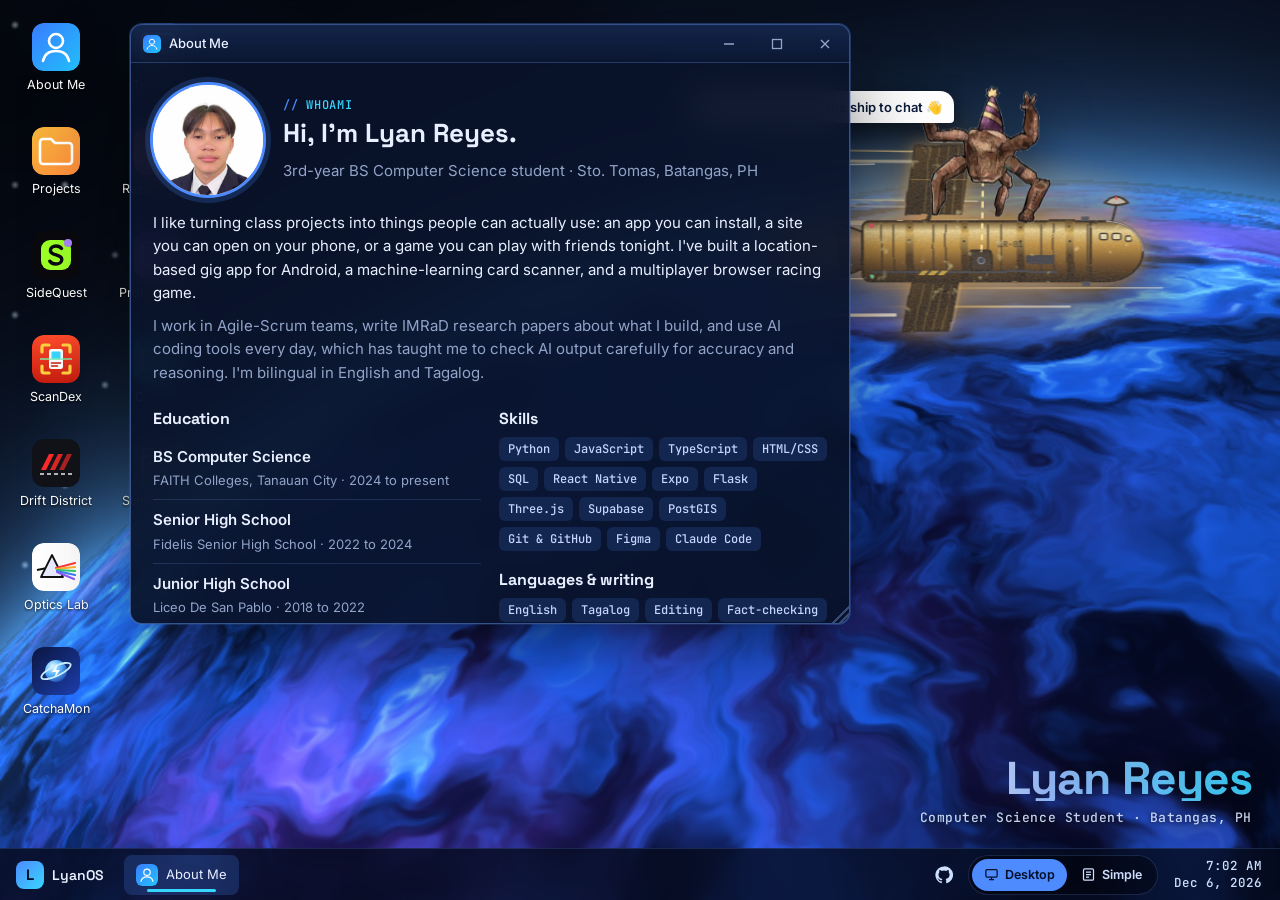
==== commit fbf3cda6: "Golden cinematic ship with light streaks; Desktop/Simple view switch on both views Co-Authored-By: C" ====
--- a/index.html
+++ b/index.html
@@ -12,7 +12,7 @@
 <link rel="icon" href="img/lyan.png">
 <link rel="preconnect" href="https://fonts.googleapis.com">
 <link href="https://fonts.googleapis.com/css2?family=Space+Grotesk:wght@500;700&family=Inter:wght@400;500;600&family=JetBrains+Mono:wght@500&display=swap" rel="stylesheet">
-<link rel="stylesheet" href="os.css?v=16">
+<link rel="stylesheet" href="os.css?v=19">
 </head>
 <body>
 <div id="boot"><div class="b"><div class="logo">L</div><p>Starting LyanOS…</p><div class="bar"><i></i></div></div></div>
@@ -31,7 +31,7 @@
   <span class="astro-bubble">Drag or tap me! Tap the ship to chat 👋</span>
   <svg class="astro-svg" viewBox="0 0 220 170" aria-hidden="true">
     <defs>
-      <radialGradient id="glow" cx=".5" cy=".55" r=".5"><stop offset="0" stop-color="#7cc4ff" stop-opacity=".35"/><stop offset="1" stop-color="#7cc4ff" stop-opacity="0"/></radialGradient>
+      <radialGradient id="glow" cx=".5" cy=".55" r=".5"><stop offset="0" stop-color="#ffcf7a" stop-opacity=".22"/><stop offset="1" stop-color="#7cc4ff" stop-opacity="0"/></radialGradient>
       <linearGradient id="hull" x1="0" y1="0" x2="0" y2="1"><stop offset="0" stop-color="#eef4ff"/><stop offset=".55" stop-color="#9fb3d6"/><stop offset="1" stop-color="#4b5d84"/></linearGradient>
       <linearGradient id="cock" x1="0" y1="0" x2="1" y2="1"><stop offset="0" stop-color="#bff0ff"/><stop offset=".5" stop-color="#38a6ff"/><stop offset="1" stop-color="#0b2a6b"/></linearGradient>
       <linearGradient id="thrust" x1="1" y1="0" x2="0" y2="0"><stop offset="0" stop-color="#e9fbff"/><stop offset=".35" stop-color="#38d6ff"/><stop offset="1" stop-color="#1f5eff" stop-opacity="0"/></linearGradient>
@@ -50,12 +50,15 @@
     </defs>
     <ellipse cx="110" cy="100" rx="105" ry="62" fill="url(#glow)"/>
     <g class="ship">
+      <defs><linearGradient id="streak" x1="0" y1="0" x2="1" y2="0"><stop offset="0" stop-color="#ffb347" stop-opacity="0"/><stop offset=".6" stop-color="#ffd98a"/><stop offset="1" stop-color="#fff6dc"/></linearGradient><radialGradient id="warm" cx=".5" cy=".5" r=".5"><stop offset="0" stop-color="#ffc766" stop-opacity=".35"/><stop offset="1" stop-color="#ff9a2a" stop-opacity="0"/></radialGradient></defs>
+      <ellipse cx="100" cy="110" rx="150" ry="70" fill="url(#warm)"/>
+      <g class="streaks"><line x1="-9" y1="117.9" x2="162" y2="118.8" stroke="url(#streak)" stroke-width="2" opacity="0.27" style="animation-duration:1.07s;animation-delay:-1.51s"/><line x1="-128" y1="152.6" x2="-3" y2="154.0" stroke="url(#streak)" stroke-width="0.8" opacity="0.46" style="animation-duration:0.70s;animation-delay:-0.40s"/><line x1="-115" y1="91.0" x2="66" y2="91.7" stroke="url(#streak)" stroke-width="1.4" opacity="0.34" style="animation-duration:1.40s;animation-delay:-0.22s"/><line x1="-150" y1="55.8" x2="32" y2="53.8" stroke="url(#streak)" stroke-width="0.8" opacity="0.68" style="animation-duration:1.56s;animation-delay:-0.27s"/><line x1="-112" y1="79.2" x2="70" y2="82.0" stroke="url(#streak)" stroke-width="0.8" opacity="0.35" style="animation-duration:1.57s;animation-delay:-0.32s"/><line x1="-146" y1="87.9" x2="-28" y2="88.4" stroke="url(#streak)" stroke-width="0.8" opacity="0.40" style="animation-duration:0.93s;animation-delay:-1.31s"/><line x1="-16" y1="114.5" x2="54" y2="114.4" stroke="url(#streak)" stroke-width="1" opacity="0.70" style="animation-duration:1.08s;animation-delay:-0.51s"/><line x1="-139" y1="128.1" x2="57" y2="128.4" stroke="url(#streak)" stroke-width="0.6" opacity="0.77" style="animation-duration:0.96s;animation-delay:-0.65s"/><line x1="-78" y1="92.4" x2="99" y2="90.5" stroke="url(#streak)" stroke-width="1.4" opacity="0.28" style="animation-duration:0.78s;animation-delay:-1.53s"/><line x1="27" y1="134.5" x2="219" y2="134.2" stroke="url(#streak)" stroke-width="1" opacity="0.53" style="animation-duration:1.49s;animation-delay:-0.40s"/><line x1="-2" y1="113.7" x2="110" y2="112.8" stroke="url(#streak)" stroke-width="1" opacity="0.27" style="animation-duration:1.55s;animation-delay:-0.15s"/><line x1="24" y1="116.4" x2="132" y2="118.1" stroke="url(#streak)" stroke-width="2" opacity="0.30" style="animation-duration:1.29s;animation-delay:-0.49s"/><line x1="-13" y1="118.4" x2="90" y2="118.6" stroke="url(#streak)" stroke-width="1.4" opacity="0.34" style="animation-duration:0.65s;animation-delay:-1.58s"/><line x1="-105" y1="90.7" x2="38" y2="93.2" stroke="url(#streak)" stroke-width="1" opacity="0.50" style="animation-duration:1.02s;animation-delay:-0.09s"/><line x1="-56" y1="44.1" x2="121" y2="46.5" stroke="url(#streak)" stroke-width="0.8" opacity="0.79" style="animation-duration:1.16s;animation-delay:-0.21s"/><line x1="-118" y1="91.7" x2="-6" y2="94.7" stroke="url(#streak)" stroke-width="0.6" opacity="0.71" style="animation-duration:0.89s;animation-delay:-0.73s"/><line x1="35" y1="146.5" x2="159" y2="146.4" stroke="url(#streak)" stroke-width="1.4" opacity="0.63" style="animation-duration:0.92s;animation-delay:-0.44s"/><line x1="-129" y1="152.7" x2="46" y2="151.8" stroke="url(#streak)" stroke-width="2" opacity="0.78" style="animation-duration:1.23s;animation-delay:-0.80s"/><line x1="-98" y1="51.1" x2="71" y2="52.3" stroke="url(#streak)" stroke-width="2" opacity="0.45" style="animation-duration:1.39s;animation-delay:-1.24s"/><line x1="-6" y1="123.0" x2="105" y2="124.3" stroke="url(#streak)" stroke-width="1" opacity="0.71" style="animation-duration:0.86s;animation-delay:-1.57s"/><line x1="-85" y1="159.6" x2="-0" y2="158.3" stroke="url(#streak)" stroke-width="0.6" opacity="0.51" style="animation-duration:1.37s;animation-delay:-0.52s"/><line x1="-55" y1="76.1" x2="99" y2="78.1" stroke="url(#streak)" stroke-width="1" opacity="0.44" style="animation-duration:1.24s;animation-delay:-1.18s"/></g>
       <defs>
-        <linearGradient id="metal" x1="0" y1="0" x2="0" y2="1"><stop offset="0" stop-color="#8d8577"/><stop offset=".18" stop-color="#d9cfbf"/><stop offset=".45" stop-color="#a39886"/><stop offset=".78" stop-color="#5e564b"/><stop offset="1" stop-color="#2e2923"/></linearGradient>
-        <linearGradient id="ring" x1="0" y1="0" x2="0" y2="1"><stop offset="0" stop-color="#6b5f50"/><stop offset=".2" stop-color="#b8a78f"/><stop offset=".6" stop-color="#4a4037"/><stop offset="1" stop-color="#1f1a16"/></linearGradient>
+        <linearGradient id="metal" x1="0" y1="0" x2="0" y2="1"><stop offset="0" stop-color="#6b4f1e"/><stop offset=".16" stop-color="#ffe7a6"/><stop offset=".4" stop-color="#d1a046"/><stop offset=".75" stop-color="#6a4714"/><stop offset="1" stop-color="#21150a"/></linearGradient>
+        <linearGradient id="ring" x1="0" y1="0" x2="0" y2="1"><stop offset="0" stop-color="#5a3f14"/><stop offset=".2" stop-color="#f0c96e"/><stop offset=".6" stop-color="#4a3210"/><stop offset="1" stop-color="#170e05"/></linearGradient>
         <linearGradient id="nozzle" x1="0" y1="0" x2="0" y2="1"><stop offset="0" stop-color="#6b5a4a"/><stop offset=".3" stop-color="#c9a27a"/><stop offset=".7" stop-color="#5a4434"/><stop offset="1" stop-color="#241a12"/></linearGradient>
-        <linearGradient id="solar" x1="0" y1="0" x2="1" y2="1"><stop offset="0" stop-color="#4f8a86"/><stop offset=".5" stop-color="#2b4f4f"/><stop offset="1" stop-color="#3f716d"/></linearGradient>
-        <linearGradient id="plume" x1="1" y1="0" x2="0" y2="0"><stop offset="0" stop-color="#ffffff"/><stop offset=".25" stop-color="#9fe9ff"/><stop offset=".6" stop-color="#3a7bff" stop-opacity=".6"/><stop offset="1" stop-color="#1f5eff" stop-opacity="0"/></linearGradient>
+        <linearGradient id="solar" x1="0" y1="0" x2="1" y2="1"><stop offset="0" stop-color="#5a4318"/><stop offset=".5" stop-color="#21170a"/><stop offset="1" stop-color="#4a3512"/></linearGradient>
+        <linearGradient id="plume" x1="1" y1="0" x2="0" y2="0"><stop offset="0" stop-color="#fffbe8"/><stop offset=".22" stop-color="#ffd27a"/><stop offset=".6" stop-color="#ff8a1a" stop-opacity=".55"/><stop offset="1" stop-color="#ff6a00" stop-opacity="0"/></linearGradient>
         <filter id="paint" x="-10%" y="-10%" width="120%" height="120%">
           <feTurbulence type="fractalNoise" baseFrequency="0.9" numOctaves="2" seed="4" result="grain"/>
           <feTurbulence type="fractalNoise" baseFrequency="0.035" numOctaves="2" seed="9" result="wob"/>
@@ -63,7 +66,7 @@
           <feColorMatrix in="grain" type="matrix" values="0 0 0 0 0.18  0 0 0 0 0.14  0 0 0 0 0.11  0 0 0 0.55 0" result="g2"/>
           <feComposite in="g2" in2="wobbled" operator="in" result="gIn"/>
           <feTurbulence type="fractalNoise" baseFrequency="0.12" numOctaves="3" seed="2" result="blot"/>
-          <feColorMatrix in="blot" type="matrix" values="0 0 0 0 0.3  0 0 0 0 0.55  0 0 0 0 0.55  0 0 0 2.2 -1.45" result="teal"/>
+          <feColorMatrix in="blot" type="matrix" values="0 0 0 0 1  0 0 0 0 0.85  0 0 0 0 0.45  0 0 0 2.2 -1.55" result="teal"/>
           <feComposite in="teal" in2="wobbled" operator="in" result="tIn"/>
           <feMerge><feMergeNode in="wobbled"/><feMergeNode in="gIn"/><feMergeNode in="tIn"/></feMerge>
         </filter>
@@ -73,32 +76,32 @@
       <g filter="url(#paint)">
       <!-- solar array (far side, up) -->
       <path d="M66 92 l2 -6" stroke="#1a1410" stroke-width="2.4"/>
-      <path d="M58 42 h36 l-6 44 h-36Z" fill="url(#solar)" stroke="#1a1410" stroke-width="2.2" stroke-linejoin="round"/>
-      <path d="M55 64 h36" stroke="#7fb4ff" stroke-width=".5" opacity=".6"/><path d="M68 42 l-4 44" stroke="#7fb4ff" stroke-width=".5" opacity=".6"/><path d="M74 42 l-4 44" stroke="#7fb4ff" stroke-width=".5" opacity=".6"/><path d="M80 42 l-4 44" stroke="#7fb4ff" stroke-width=".5" opacity=".6"/><path d="M86 42 l-4 44" stroke="#7fb4ff" stroke-width=".5" opacity=".6"/><path d="M92 42 l-4 44" stroke="#7fb4ff" stroke-width=".5" opacity=".6"/>
+      <path d="M58 42 h36 l-6 44 h-36Z" fill="url(#solar)" stroke="#1c1206" stroke-width="1.3" stroke-linejoin="round"/>
+      <path d="M55 64 h36" stroke="#ffd27a" stroke-width=".5" opacity=".55"/><path d="M68 42 l-4 44" stroke="#ffd27a" stroke-width=".5" opacity=".55"/><path d="M74 42 l-4 44" stroke="#ffd27a" stroke-width=".5" opacity=".55"/><path d="M80 42 l-4 44" stroke="#ffd27a" stroke-width=".5" opacity=".55"/><path d="M86 42 l-4 44" stroke="#ffd27a" stroke-width=".5" opacity=".55"/><path d="M92 42 l-4 44" stroke="#ffd27a" stroke-width=".5" opacity=".55"/>
       <!-- radiator (far side, down) -->
-      <path d="M56 130 h30 l-6 32 h-30Z" fill="url(#solar)" stroke="#1a1410" stroke-width="2.2" stroke-linejoin="round"/><path d="M64 132 l-6 30" stroke="#7fb4ff" stroke-width=".5" opacity=".6"/><path d="M70 132 l-6 30" stroke="#7fb4ff" stroke-width=".5" opacity=".6"/><path d="M76 132 l-6 30" stroke="#7fb4ff" stroke-width=".5" opacity=".6"/><path d="M82 132 l-6 30" stroke="#7fb4ff" stroke-width=".5" opacity=".6"/><path d="M88 132 l-6 30" stroke="#7fb4ff" stroke-width=".5" opacity=".6"/>
+      <path d="M56 130 h30 l-6 32 h-30Z" fill="url(#solar)" stroke="#1c1206" stroke-width="1.3" stroke-linejoin="round"/><path d="M64 132 l-6 30" stroke="#ffd27a" stroke-width=".5" opacity=".55"/><path d="M70 132 l-6 30" stroke="#ffd27a" stroke-width=".5" opacity=".55"/><path d="M76 132 l-6 30" stroke="#ffd27a" stroke-width=".5" opacity=".55"/><path d="M82 132 l-6 30" stroke="#ffd27a" stroke-width=".5" opacity=".55"/><path d="M88 132 l-6 30" stroke="#ffd27a" stroke-width=".5" opacity=".55"/>
       <!-- engine bell -->
-      <path d="M24 98 L8 92 L8 128 L24 122Z" fill="url(#nozzle)" stroke="#1a1410" stroke-width="2.2" stroke-linejoin="round"/>
+      <path d="M24 98 L8 92 L8 128 L24 122Z" fill="url(#nozzle)" stroke="#1c1206" stroke-width="1.3" stroke-linejoin="round"/>
       <path d="M8 92 L8 128" stroke="#ffb066" stroke-width="1.2" opacity=".7"/>
       <!-- main hull -->
-      <rect x="24" y="91" width="150" height="39" rx="4" fill="url(#metal)" stroke="#1a1410" stroke-width="2.2" stroke-linejoin="round"/>
+      <rect x="24" y="91" width="150" height="39" rx="4" fill="url(#metal)" stroke="#1c1206" stroke-width="1.3" stroke-linejoin="round"/>
       <path d="M36 93v36" stroke="#2a231d" stroke-width="1" opacity=".75"/><path d="M44 93v36" stroke="#2a231d" stroke-width="1" opacity=".75"/><path d="M70 93v36" stroke="#2a231d" stroke-width="1" opacity=".75"/><path d="M78 93v36" stroke="#2a231d" stroke-width="1" opacity=".75"/><path d="M106 93v36" stroke="#2a231d" stroke-width="1" opacity=".75"/><path d="M114 93v36" stroke="#2a231d" stroke-width="1" opacity=".75"/><path d="M140 93v36" stroke="#2a231d" stroke-width="1" opacity=".75"/><path d="M148 93v36" stroke="#2a231d" stroke-width="1" opacity=".75"/><path d="M170 93v36" stroke="#2a231d" stroke-width="1" opacity=".75"/>
       <rect x="52" y="91" width="5" height="39" fill="url(#ring)"/><circle cx="54.5" cy="95" r=".7" fill="#2a231d"/><circle cx="54.5" cy="104" r=".7" fill="#2a231d"/><circle cx="54.5" cy="113" r=".7" fill="#2a231d"/><circle cx="54.5" cy="122" r=".7" fill="#2a231d"/><rect x="88" y="91" width="5" height="39" fill="url(#ring)"/><circle cx="90.5" cy="95" r=".7" fill="#2a231d"/><circle cx="90.5" cy="104" r=".7" fill="#2a231d"/><circle cx="90.5" cy="113" r=".7" fill="#2a231d"/><circle cx="90.5" cy="122" r=".7" fill="#2a231d"/><rect x="124" y="91" width="5" height="39" fill="url(#ring)"/><circle cx="126.5" cy="95" r=".7" fill="#2a231d"/><circle cx="126.5" cy="104" r=".7" fill="#2a231d"/><circle cx="126.5" cy="113" r=".7" fill="#2a231d"/><circle cx="126.5" cy="122" r=".7" fill="#2a231d"/><rect x="156" y="91" width="5" height="39" fill="url(#ring)"/><circle cx="158.5" cy="95" r=".7" fill="#2a231d"/><circle cx="158.5" cy="104" r=".7" fill="#2a231d"/><circle cx="158.5" cy="113" r=".7" fill="#2a231d"/><circle cx="158.5" cy="122" r=".7" fill="#2a231d"/>
       <!-- forward module + nose -->
-      <path d="M172 91 h10 c14 0 24 9 24 19.5 c0 10.5 -10 19.5 -24 19.5 h-10Z" fill="url(#metal)" stroke="#1a1410" stroke-width="2.2" stroke-linejoin="round"/>
+      <path d="M172 91 h10 c14 0 24 9 24 19.5 c0 10.5 -10 19.5 -24 19.5 h-10Z" fill="url(#metal)" stroke="#1c1206" stroke-width="1.3" stroke-linejoin="round"/>
       <path d="M182 91 c14 0 24 9 24 19.5" stroke="#f2f6fb" stroke-width="1" fill="none" opacity=".7"/>
-      <g fill="#8fd3c9" stroke="#1a1410" stroke-width="1"><rect x="178" y="99" width="5" height="4" rx="1"/><rect x="186" y="99" width="5" height="4" rx="1"/><rect x="194" y="100.5" width="4" height="3.5" rx="1"/></g>
+      <g fill="#fff1c2" stroke="#1c1206" stroke-width=".8"><rect x="178" y="99" width="5" height="4" rx="1"/><rect x="186" y="99" width="5" height="4" rx="1"/><rect x="194" y="100.5" width="4" height="3.5" rx="1"/></g>
       <g fill="#ffffff" opacity=".55"><rect x="178.5" y="99.4" width="2" height="1.2"/><rect x="186.5" y="99.4" width="2" height="1.2"/></g>
       <!-- greebles: hatch, boxes, pipes, warning stripes -->
-      <rect x="94" y="110" width="14" height="13" rx="2" fill="#3a332b" stroke="#1a1410" stroke-width="2.2" stroke-linejoin="round"/>
+      <rect x="94" y="110" width="14" height="13" rx="2" fill="#3a332b" stroke="#1c1206" stroke-width="1.3" stroke-linejoin="round"/>
       <circle cx="101" cy="116.5" r="2.2" fill="#3c4453" stroke="#aeb7c5" stroke-width=".6"/>
       <rect x="130" y="113" width="18" height="6" rx="1" fill="#39404d"/>
       <path d="M30 124 h120" stroke="#1b2029" stroke-width="1.6"/><path d="M30 124 h120" stroke="#6b7486" stroke-width=".6"/>
       <g opacity=".85"><path d="M60 126 l3 -3 h4 l-3 3Z M66 126 l3 -3 h4 l-3 3Z M72 126 l3 -3 h4 l-3 3Z" fill="#f2c94c"/></g>
       <text x="112" y="108" font-family="JetBrains Mono, monospace" font-size="5.5" font-weight="700" fill="#2a303b" opacity=".75">LR-01</text>
       <!-- dish antenna on the nose -->
-      <path d="M186 91 l3 -12" stroke="#1a1410" stroke-width="2.2"/>
-      <path d="M181 79 q8 -8 16 0 q-8 3 -16 0Z" fill="#d9cfbf" stroke="#1a1410" stroke-width="2.2" stroke-linejoin="round"/>
+      <path d="M186 91 l3 -12" stroke="#1c1206" stroke-width="1.3"/>
+      <path d="M181 79 q8 -8 16 0 q-8 3 -16 0Z" fill="#d9cfbf" stroke="#1c1206" stroke-width="1.3" stroke-linejoin="round"/>
       <circle cx="189" cy="76" r="1.2" fill="#ff5d73" class="beacon"/>
       <!-- RCS thruster quads -->
       <rect x="166" y="88" width="5" height="3" fill="#4a5262"/><rect x="166" y="130" width="5" height="3" fill="#4a5262"/>
@@ -106,7 +109,7 @@
       <circle cx="30" cy="94" r="1.6" fill="#ff5d73" class="beacon"/><circle cx="30" cy="127" r="1.6" fill="#7ef0b0" class="beacon2"/>
           </g>
     </g>
-    <path id="tether" d="" stroke="#d6e4ff" stroke-width="1.6" fill="none" stroke-dasharray="4 3" opacity="0"/>
+    <path id="tether" d="" stroke="#ffe2a0" stroke-width="1.6" fill="none" stroke-dasharray="4 3" opacity="0"/>
     <g id="rk">
       <g class="rk-hop"><g id="rk-flip"><g class="rk-wob">
         <image href="img/rocky.png" x="66" y="3" width="88" height="89" preserveAspectRatio="xMidYMax meet"/>
@@ -124,12 +127,15 @@
   <div id="tasks" role="list"></div>
   <div class="tray">
     <a href="https://github.com/lyanreyes" target="_blank" rel="noopener" title="GitHub" aria-label="GitHub"><svg viewBox="0 0 24 24" fill="currentColor"><path d="M12 .5a11.5 11.5 0 0 0-3.64 22.41c.58.1.79-.25.79-.56v-2c-3.2.7-3.88-1.37-3.88-1.37-.53-1.33-1.28-1.69-1.28-1.69-1.05-.71.08-.7.08-.7 1.16.08 1.77 1.19 1.77 1.19 1.03 1.77 2.71 1.26 3.37.96.1-.75.4-1.26.73-1.55-2.56-.29-5.25-1.28-5.25-5.69 0-1.26.45-2.29 1.19-3.1-.12-.29-.52-1.46.11-3.05 0 0 .97-.31 3.17 1.18a11 11 0 0 1 5.77 0c2.2-1.49 3.17-1.18 3.17-1.18.63 1.59.23 2.76.11 3.05.74.81 1.19 1.84 1.19 3.1 0 4.42-2.7 5.4-5.27 5.68.41.36.78 1.06.78 2.14v3.17c0 .31.21.67.8.56A11.5 11.5 0 0 0 12 .5Z"/></svg></a>
-    <button id="simplebtn" title="Simple view" aria-label="Simple view"><svg viewBox="0 0 24 24" fill="none" stroke="currentColor" stroke-width="2"><rect x="3" y="4" width="18" height="16" rx="2"/><path d="M3 9h18M8 13h8M8 16h5"/></svg></button>
+  </div>
+  <div class="viewswitch" role="group" aria-label="Choose view">
+    <span class="vs on" aria-current="page"><svg viewBox="0 0 24 24" fill="none" stroke="currentColor" stroke-width="2"><rect x="3" y="4" width="18" height="12" rx="2"/><path d="M8 20h8M12 16v4"/></svg><b>Desktop</b></span>
+    <a class="vs" href="classic.html" title="Switch to the simple one-page view"><svg viewBox="0 0 24 24" fill="none" stroke="currentColor" stroke-width="2"><rect x="4" y="3" width="16" height="18" rx="2"/><path d="M8 8h8M8 12h8M8 16h5"/></svg><b>Simple</b></a>
   </div>
   <div id="clock" aria-live="off"></div>
 </footer>
 
 <noscript><p style="position:fixed;inset:auto 0 70px;text-align:center;color:#fff">This portfolio needs JavaScript. <a href="classic.html">Open the simple version</a>.</p></noscript>
-<script src="os.js?v=16"></script>
+<script src="os.js?v=19"></script>
 </body>
 </html>
--- a/os.css
+++ b/os.css
@@ -222,7 +222,7 @@
   :root{--task-h:64px}
   .wall-mark{display:none}
   #astro{top:auto;right:4px;bottom:calc(var(--task-h) + 10px);width:230px;height:178px}
-  .astro-bubble{font-size:12px;padding:6px 10px}
+  .astro-bubble{font-size:12px;padding:6px 10px;right:auto;left:8px;top:-6px}
   #widget{display:flex;position:fixed;left:16px;right:16px;top:max(16px,env(safe-area-inset-top));gap:14px;align-items:center;padding:16px;border-radius:20px;background:rgba(9,20,46,.62);border:1px solid var(--line);backdrop-filter:blur(16px);-webkit-backdrop-filter:blur(16px)}
   #widget img{width:64px;height:64px;border-radius:50%;object-fit:cover;background:#fff;box-shadow:0 0 0 2px var(--accent);flex:none}
   #widget b{font:700 19px var(--display);display:block;line-height:1.2}
@@ -295,3 +295,18 @@
 @keyframes shimmy{from{transform:rotate(-10deg) scale(1.02)}to{transform:rotate(10deg) scale(1.02)}}
 @keyframes peer{0%,100%{transform:rotate(0)}30%,45%{transform:rotate(-8deg) translateX(-2px)}65%,80%{transform:rotate(8deg) translateX(2px)}}
 @keyframes breathe{0%,100%{transform:scale(1,1)}50%{transform:scale(1.02,.98)}}
+
+/* golden cinematic ship */
+.ship{filter:drop-shadow(0 0 5px rgba(255,190,90,.5)) drop-shadow(0 0 18px rgba(255,150,40,.25))}
+.streaks line{animation-name:streak;animation-timing-function:linear;animation-iteration-count:infinite}
+@keyframes streak{from{transform:translateX(140px);opacity:0}15%{opacity:1}to{transform:translateX(-220px);opacity:0}}
+@media (prefers-reduced-motion:reduce){.streaks line{animation:none}}
+
+/* Desktop | Simple view switch */
+.viewswitch{display:flex;gap:2px;padding:3px;border-radius:999px;background:rgba(0,0,0,.35);border:1px solid var(--line);flex:none}
+.viewswitch .vs{display:flex;align-items:center;gap:6px;height:32px;padding:0 12px;border-radius:999px;font-size:12.5px;color:#cfe0ff;text-decoration:none}
+.viewswitch .vs b{font-weight:600}
+.viewswitch .vs svg{width:15px;height:15px}
+.viewswitch .vs.on{background:var(--accent);color:var(--accent-ink)}
+.viewswitch a.vs:hover{background:rgba(255,255,255,.1);color:#fff}
+@media (max-width:760px){.viewswitch .vs{padding:0 10px;height:34px}.viewswitch{margin-right:4px}}
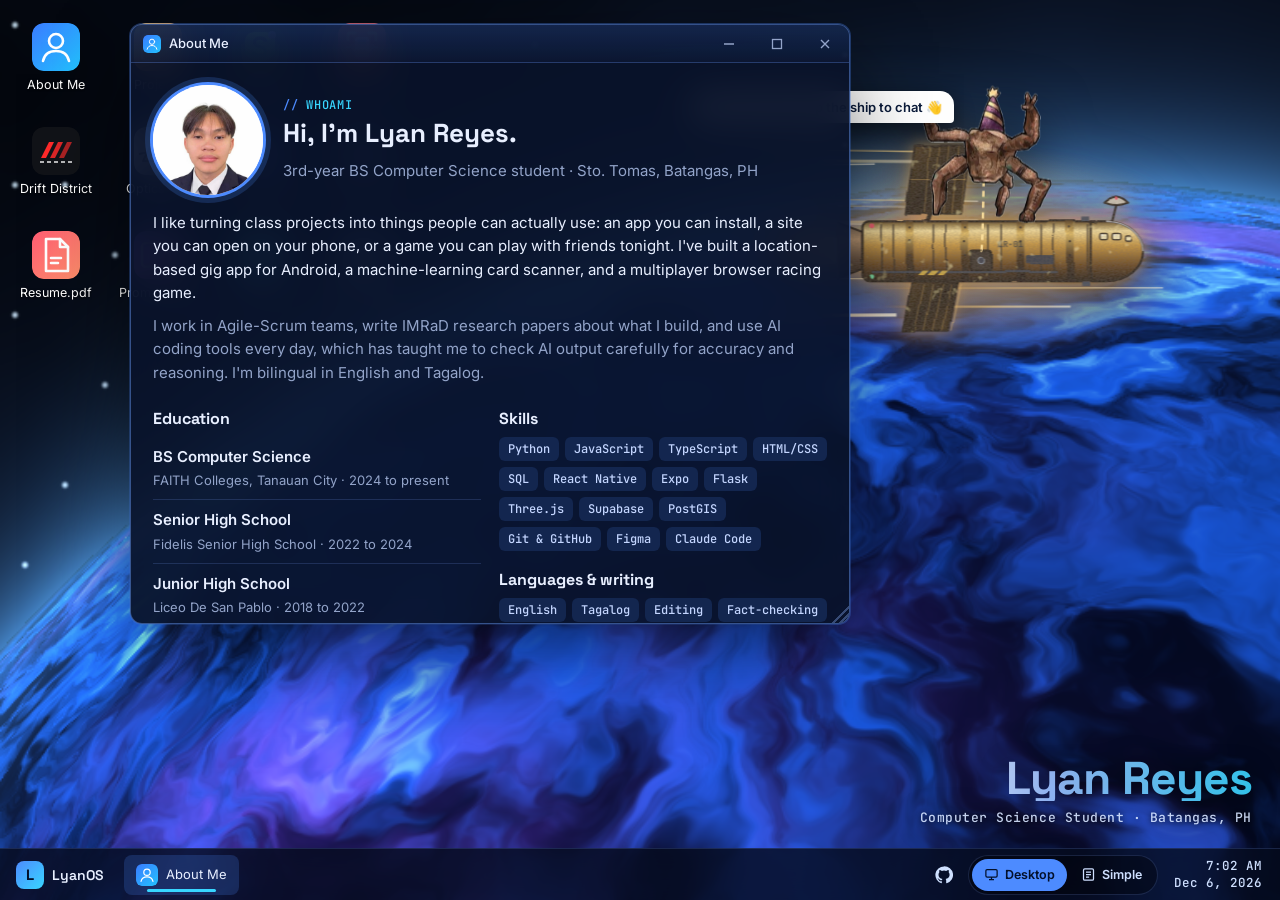
==== commit 6489da80: "Email opens Gmail compose + copy button; icons fill from top-left Co-Authored-By: Claude Opus 5.5 <n" ====
--- a/index.html
+++ b/index.html
@@ -12,7 +12,7 @@
 <link rel="icon" href="img/lyan.png">
 <link rel="preconnect" href="https://fonts.googleapis.com">
 <link href="https://fonts.googleapis.com/css2?family=Space+Grotesk:wght@500;700&family=Inter:wght@400;500;600&family=JetBrains+Mono:wght@500&display=swap" rel="stylesheet">
-<link rel="stylesheet" href="os.css?v=19">
+<link rel="stylesheet" href="os.css?v=22">
 </head>
 <body>
 <div id="boot"><div class="b"><div class="logo">L</div><p>Starting LyanOS…</p><div class="bar"><i></i></div></div></div>
@@ -136,6 +136,6 @@
 </footer>
 
 <noscript><p style="position:fixed;inset:auto 0 70px;text-align:center;color:#fff">This portfolio needs JavaScript. <a href="classic.html">Open the simple version</a>.</p></noscript>
-<script src="os.js?v=19"></script>
+<script src="os.js?v=22"></script>
 </body>
 </html>
--- a/os.css
+++ b/os.css
@@ -58,7 +58,7 @@
 .icon span{text-shadow:0 1px 4px #000,0 0 10px rgba(0,0,0,.8)}
 
 /* desktop icons */
-#desktop{position:fixed;inset:0 0 var(--task-h) 0;padding:14px 10px;display:grid;grid-auto-flow:column;grid-template-rows:repeat(auto-fill,100px);grid-auto-columns:96px;gap:4px 6px;align-content:start}
+#desktop{position:fixed;inset:0 0 var(--task-h) 0;padding:14px 10px;display:grid;grid-auto-flow:row;grid-template-columns:repeat(4,96px);grid-auto-rows:100px;gap:4px 6px;align-content:start;justify-content:start}
 .icon{width:92px;height:96px;display:flex;flex-direction:column;align-items:center;gap:6px;padding:8px 4px 4px;border-radius:10px;border:1px solid transparent;text-align:center;color:#fff}
 .icon:hover{background:rgba(120,170,255,.12);border-color:rgba(120,170,255,.22)}
 .icon:focus-visible,.icon.sel{background:rgba(77,139,255,.26);border-color:rgba(140,185,255,.55);outline:none}
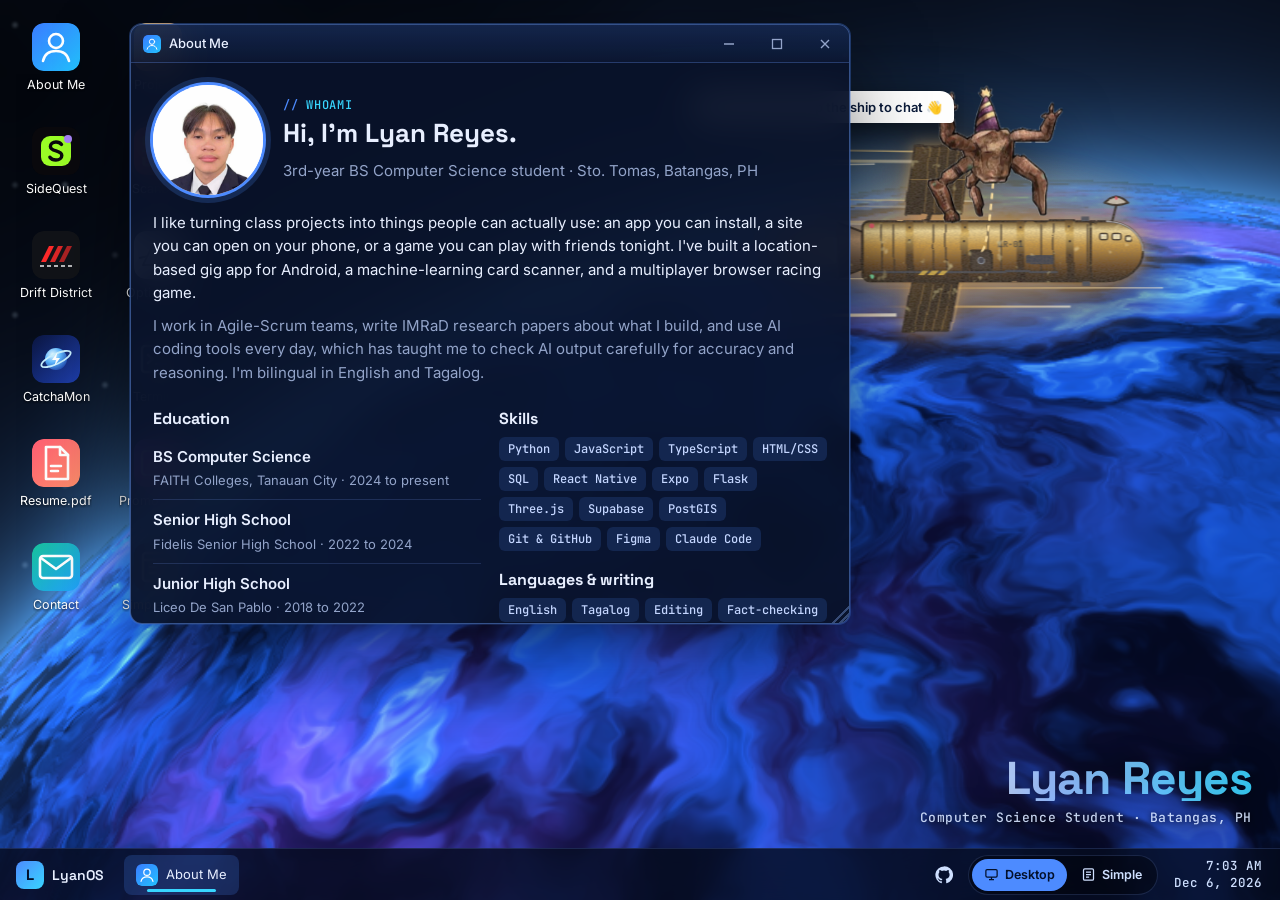
==== commit f9a3e9b7: "Desktop icons in 2 columns Co-Authored-By: Claude Opus 5.5 <noreply@anthropic.com>" ====
--- a/index.html
+++ b/index.html
@@ -12,7 +12,7 @@
 <link rel="icon" href="img/lyan.png">
 <link rel="preconnect" href="https://fonts.googleapis.com">
 <link href="https://fonts.googleapis.com/css2?family=Space+Grotesk:wght@500;700&family=Inter:wght@400;500;600&family=JetBrains+Mono:wght@500&display=swap" rel="stylesheet">
-<link rel="stylesheet" href="os.css?v=22">
+<link rel="stylesheet" href="os.css?v=23">
 </head>
 <body>
 <div id="boot"><div class="b"><div class="logo">L</div><p>Starting LyanOS…</p><div class="bar"><i></i></div></div></div>
@@ -136,6 +136,6 @@
 </footer>
 
 <noscript><p style="position:fixed;inset:auto 0 70px;text-align:center;color:#fff">This portfolio needs JavaScript. <a href="classic.html">Open the simple version</a>.</p></noscript>
-<script src="os.js?v=22"></script>
+<script src="os.js?v=23"></script>
 </body>
 </html>
--- a/os.css
+++ b/os.css
@@ -58,7 +58,7 @@
 .icon span{text-shadow:0 1px 4px #000,0 0 10px rgba(0,0,0,.8)}
 
 /* desktop icons */
-#desktop{position:fixed;inset:0 0 var(--task-h) 0;padding:14px 10px;display:grid;grid-auto-flow:row;grid-template-columns:repeat(4,96px);grid-auto-rows:100px;gap:4px 6px;align-content:start;justify-content:start}
+#desktop{position:fixed;inset:0 0 var(--task-h) 0;padding:14px 10px;display:grid;grid-auto-flow:row;grid-template-columns:repeat(2,96px);grid-auto-rows:100px;overflow-y:auto;scrollbar-width:none;gap:4px 6px;align-content:start;justify-content:start}
 .icon{width:92px;height:96px;display:flex;flex-direction:column;align-items:center;gap:6px;padding:8px 4px 4px;border-radius:10px;border:1px solid transparent;text-align:center;color:#fff}
 .icon:hover{background:rgba(120,170,255,.12);border-color:rgba(120,170,255,.22)}
 .icon:focus-visible,.icon.sel{background:rgba(77,139,255,.26);border-color:rgba(140,185,255,.55);outline:none}
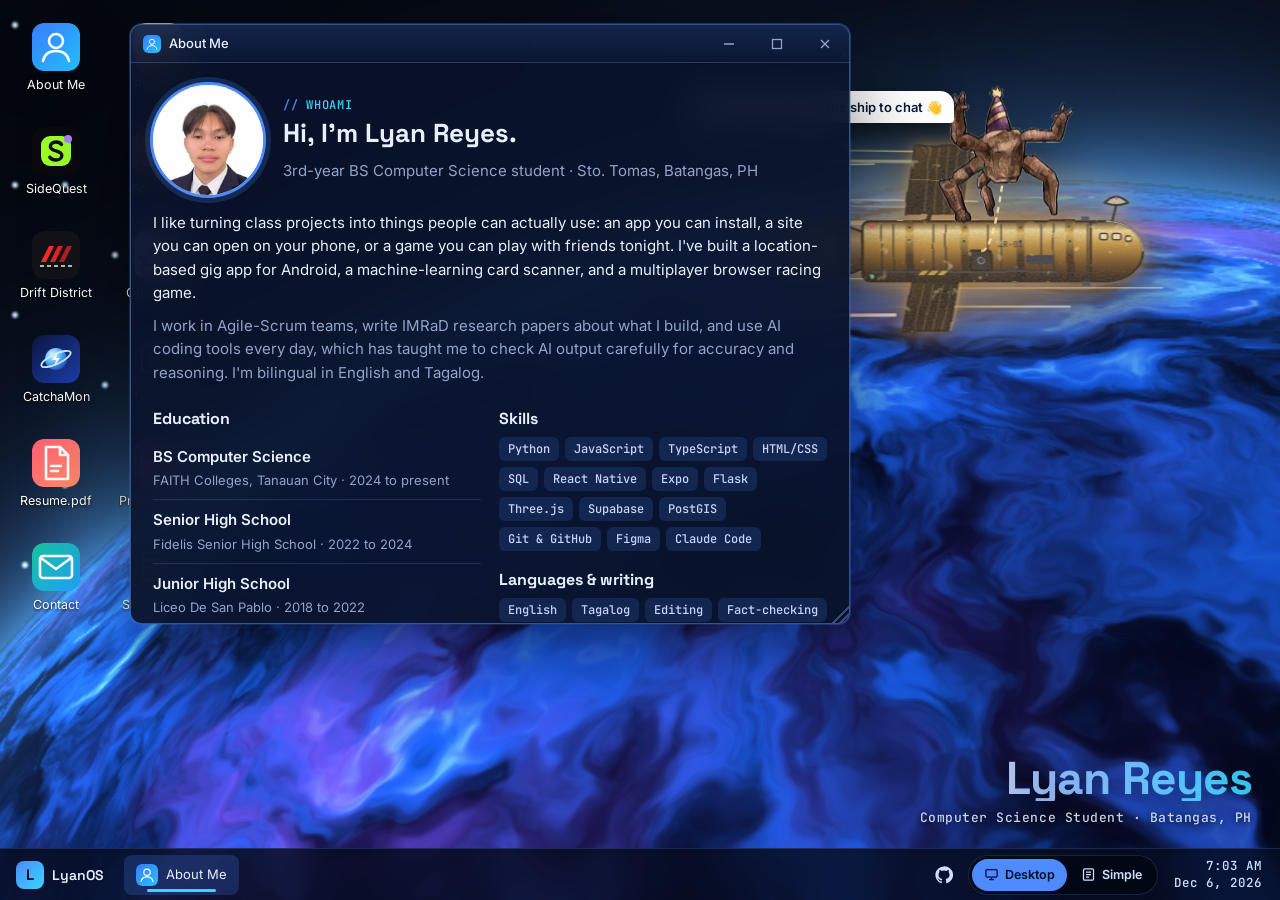
==== commit 0979e3c9: "Rocky: male voice with a short musical chirp Co-Authored-By: Claude Opus 5.5 <noreply@anthropic.com>" ====
--- a/index.html
+++ b/index.html
@@ -12,7 +12,7 @@
 <link rel="icon" href="img/lyan.png">
 <link rel="preconnect" href="https://fonts.googleapis.com">
 <link href="https://fonts.googleapis.com/css2?family=Space+Grotesk:wght@500;700&family=Inter:wght@400;500;600&family=JetBrains+Mono:wght@500&display=swap" rel="stylesheet">
-<link rel="stylesheet" href="os.css?v=23">
+<link rel="stylesheet" href="os.css?v=24">
 </head>
 <body>
 <div id="boot"><div class="b"><div class="logo">L</div><p>Starting LyanOS…</p><div class="bar"><i></i></div></div></div>
@@ -136,6 +136,6 @@
 </footer>
 
 <noscript><p style="position:fixed;inset:auto 0 70px;text-align:center;color:#fff">This portfolio needs JavaScript. <a href="classic.html">Open the simple version</a>.</p></noscript>
-<script src="os.js?v=23"></script>
+<script src="os.js?v=24"></script>
 </body>
 </html>
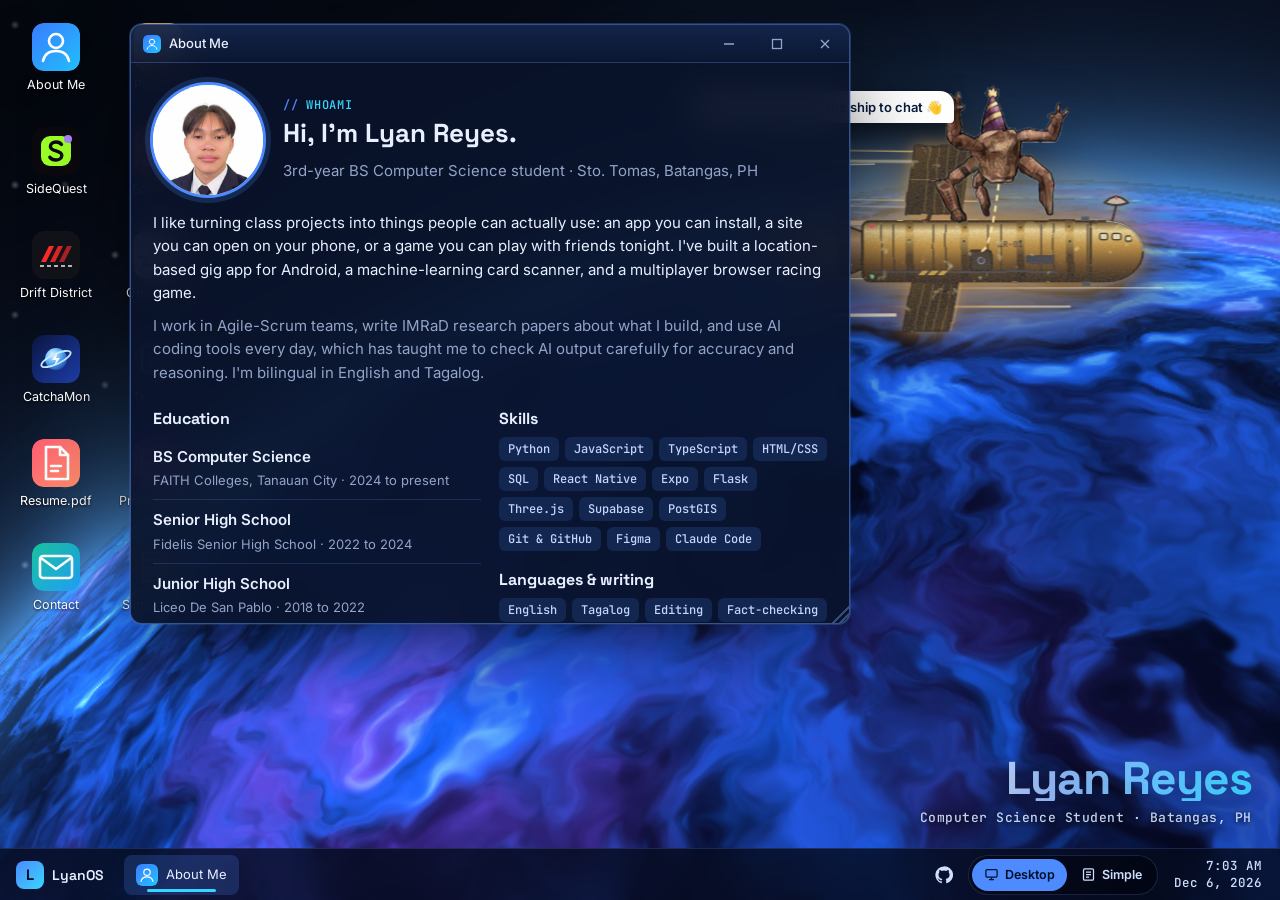
==== commit c739d17b: "Rocky mood picker: normal, happy, funny, sad, excited, sleepy, robot Co-Authored-By: Claude Opus 5.5" ====
--- a/index.html
+++ b/index.html
@@ -12,7 +12,7 @@
 <link rel="icon" href="img/lyan.png">
 <link rel="preconnect" href="https://fonts.googleapis.com">
 <link href="https://fonts.googleapis.com/css2?family=Space+Grotesk:wght@500;700&family=Inter:wght@400;500;600&family=JetBrains+Mono:wght@500&display=swap" rel="stylesheet">
-<link rel="stylesheet" href="os.css?v=24">
+<link rel="stylesheet" href="os.css?v=25">
 </head>
 <body>
 <div id="boot"><div class="b"><div class="logo">L</div><p>Starting LyanOS…</p><div class="bar"><i></i></div></div></div>
@@ -136,6 +136,6 @@
 </footer>
 
 <noscript><p style="position:fixed;inset:auto 0 70px;text-align:center;color:#fff">This portfolio needs JavaScript. <a href="classic.html">Open the simple version</a>.</p></noscript>
-<script src="os.js?v=24"></script>
+<script src="os.js?v=25"></script>
 </body>
 </html>
--- a/os.css
+++ b/os.css
@@ -310,3 +310,12 @@
 .viewswitch .vs.on{background:var(--accent);color:var(--accent-ink)}
 .viewswitch a.vs:hover{background:rgba(255,255,255,.1);color:#fff}
 @media (max-width:760px){.viewswitch .vs{padding:0 10px;height:34px}.viewswitch{margin-right:4px}}
+
+/* Rocky mood picker + mood-based motion */
+.chat-head .mood{background:var(--chip);color:var(--chip-ink);border:1px solid var(--line);border-radius:999px;padding:4px 8px;font:500 12px var(--sans);cursor:pointer;outline:none}
+.chat-head .mood:focus{border-color:var(--accent)}
+#astro[data-mood="sad"] .rk-wob,#astro[data-mood="sleepy"] .rk-wob{animation-duration:5.5s}
+#astro[data-mood="sad"] .rk-wob{transform:translateY(2px) rotate(-3deg)}
+#astro[data-mood="sleepy"] .astro-svg{animation-duration:20s}
+#astro[data-mood="excited"] .rk-wob{animation-duration:.9s}
+#astro[data-mood="funny"] .rk-wob{animation-duration:1.4s}
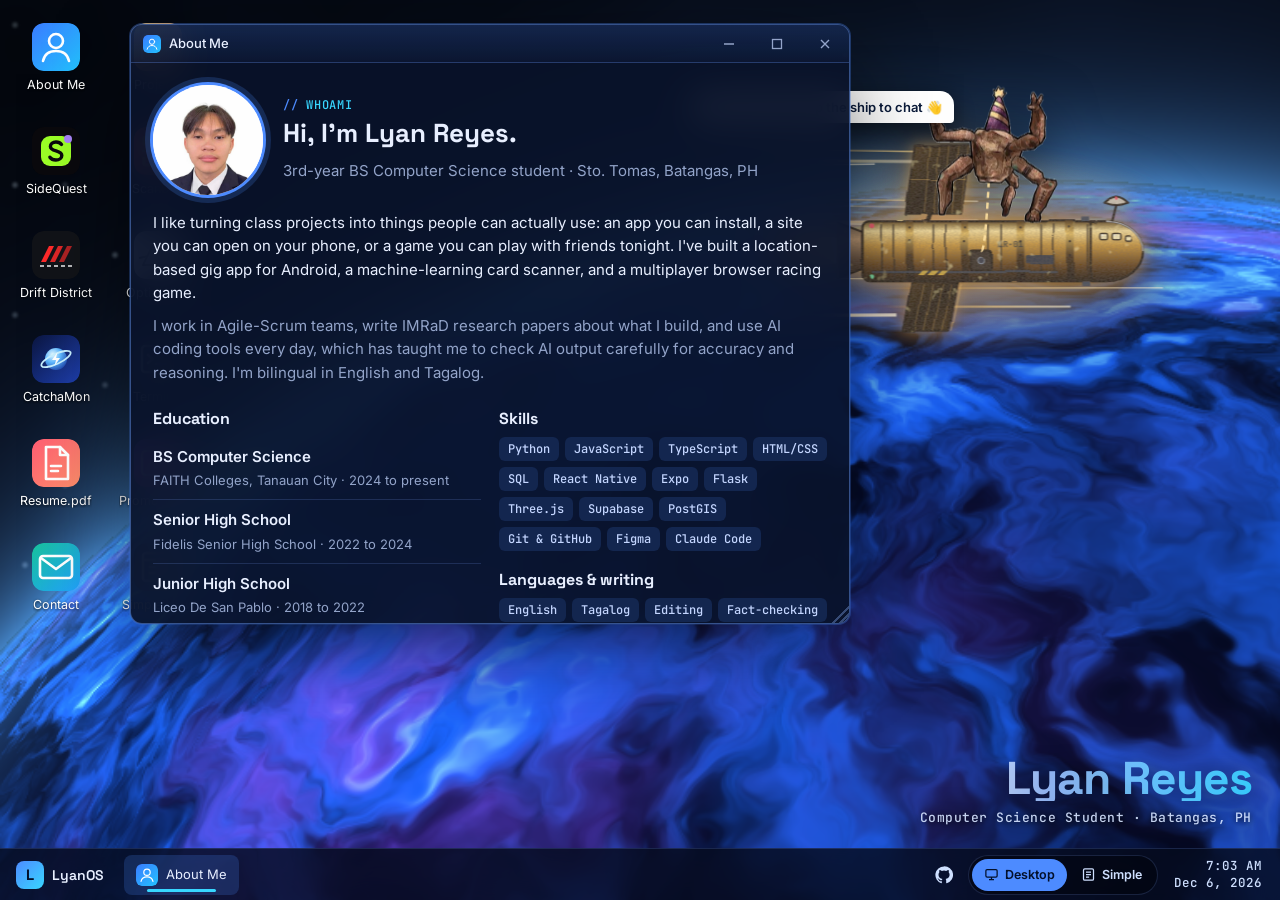
==== commit d4b12f45: "Even, tidier Rocky chat layout Co-Authored-By: Claude Opus 5.5 <noreply@anthropic.com>" ====
--- a/index.html
+++ b/index.html
@@ -12,7 +12,7 @@
 <link rel="icon" href="img/lyan.png">
 <link rel="preconnect" href="https://fonts.googleapis.com">
 <link href="https://fonts.googleapis.com/css2?family=Space+Grotesk:wght@500;700&family=Inter:wght@400;500;600&family=JetBrains+Mono:wght@500&display=swap" rel="stylesheet">
-<link rel="stylesheet" href="os.css?v=25">
+<link rel="stylesheet" href="os.css?v=27">
 </head>
 <body>
 <div id="boot"><div class="b"><div class="logo">L</div><p>Starting LyanOS…</p><div class="bar"><i></i></div></div></div>
@@ -136,6 +136,6 @@
 </footer>
 
 <noscript><p style="position:fixed;inset:auto 0 70px;text-align:center;color:#fff">This portfolio needs JavaScript. <a href="classic.html">Open the simple version</a>.</p></noscript>
-<script src="os.js?v=25"></script>
+<script src="os.js?v=27"></script>
 </body>
 </html>
--- a/os.css
+++ b/os.css
@@ -319,3 +319,26 @@
 #astro[data-mood="sleepy"] .astro-svg{animation-duration:20s}
 #astro[data-mood="excited"] .rk-wob{animation-duration:.9s}
 #astro[data-mood="funny"] .rk-wob{animation-duration:1.4s}
+
+/* even, tidy chat layout */
+.chat-head{display:flex;align-items:center;gap:10px;padding:10px 12px;min-height:52px}
+.chat-head i{flex:none}
+.ch-title{flex:1;min-width:0;display:flex;flex-direction:column;line-height:1.2}
+.ch-title b{font:700 14px var(--display);color:var(--ink)}
+.ch-title small{font-size:11.5px;color:var(--muted);white-space:nowrap;overflow:hidden;text-overflow:ellipsis}
+.chat-head .mood,.chat-head .voice{height:32px;flex:none}
+.chat-head .mood{padding:0 10px}
+.chat-head .voice{width:32px;display:grid;place-items:center;border:1px solid var(--line);background:var(--chip)}
+.chat-log{padding:14px 14px 10px;gap:10px}
+.msg{max-width:82%;padding:10px 14px;border-radius:16px;font:400 14px/1.5 var(--sans)}
+.msg.bot{font:400 14px/1.5 var(--sans);border-bottom-left-radius:5px}
+.msg.me{border-bottom-right-radius:5px}
+.msg.bot .robo{font:500 11.5px var(--mono);display:block;letter-spacing:.06em;opacity:.9}
+.msg.bot .robo:first-child{margin-bottom:4px}
+.msg.bot .robo:last-child{margin-top:4px}
+.chat-chips{display:grid;grid-template-columns:repeat(3,minmax(0,1fr));gap:6px;padding:8px 12px;overflow:visible;border-top:1px solid var(--line)}
+.chat-chips button{width:100%;height:32px;padding:0 8px;font-size:12px;white-space:nowrap;overflow:hidden;text-overflow:ellipsis;text-align:center}
+.chat-in{padding:10px 12px;gap:8px;align-items:center}
+.chat-in input{height:40px;padding:0 16px}
+.chat-in button{height:40px;padding:0 18px;flex:none}
+@media (max-width:420px){.chat-chips{grid-template-columns:repeat(2,minmax(0,1fr))}}
